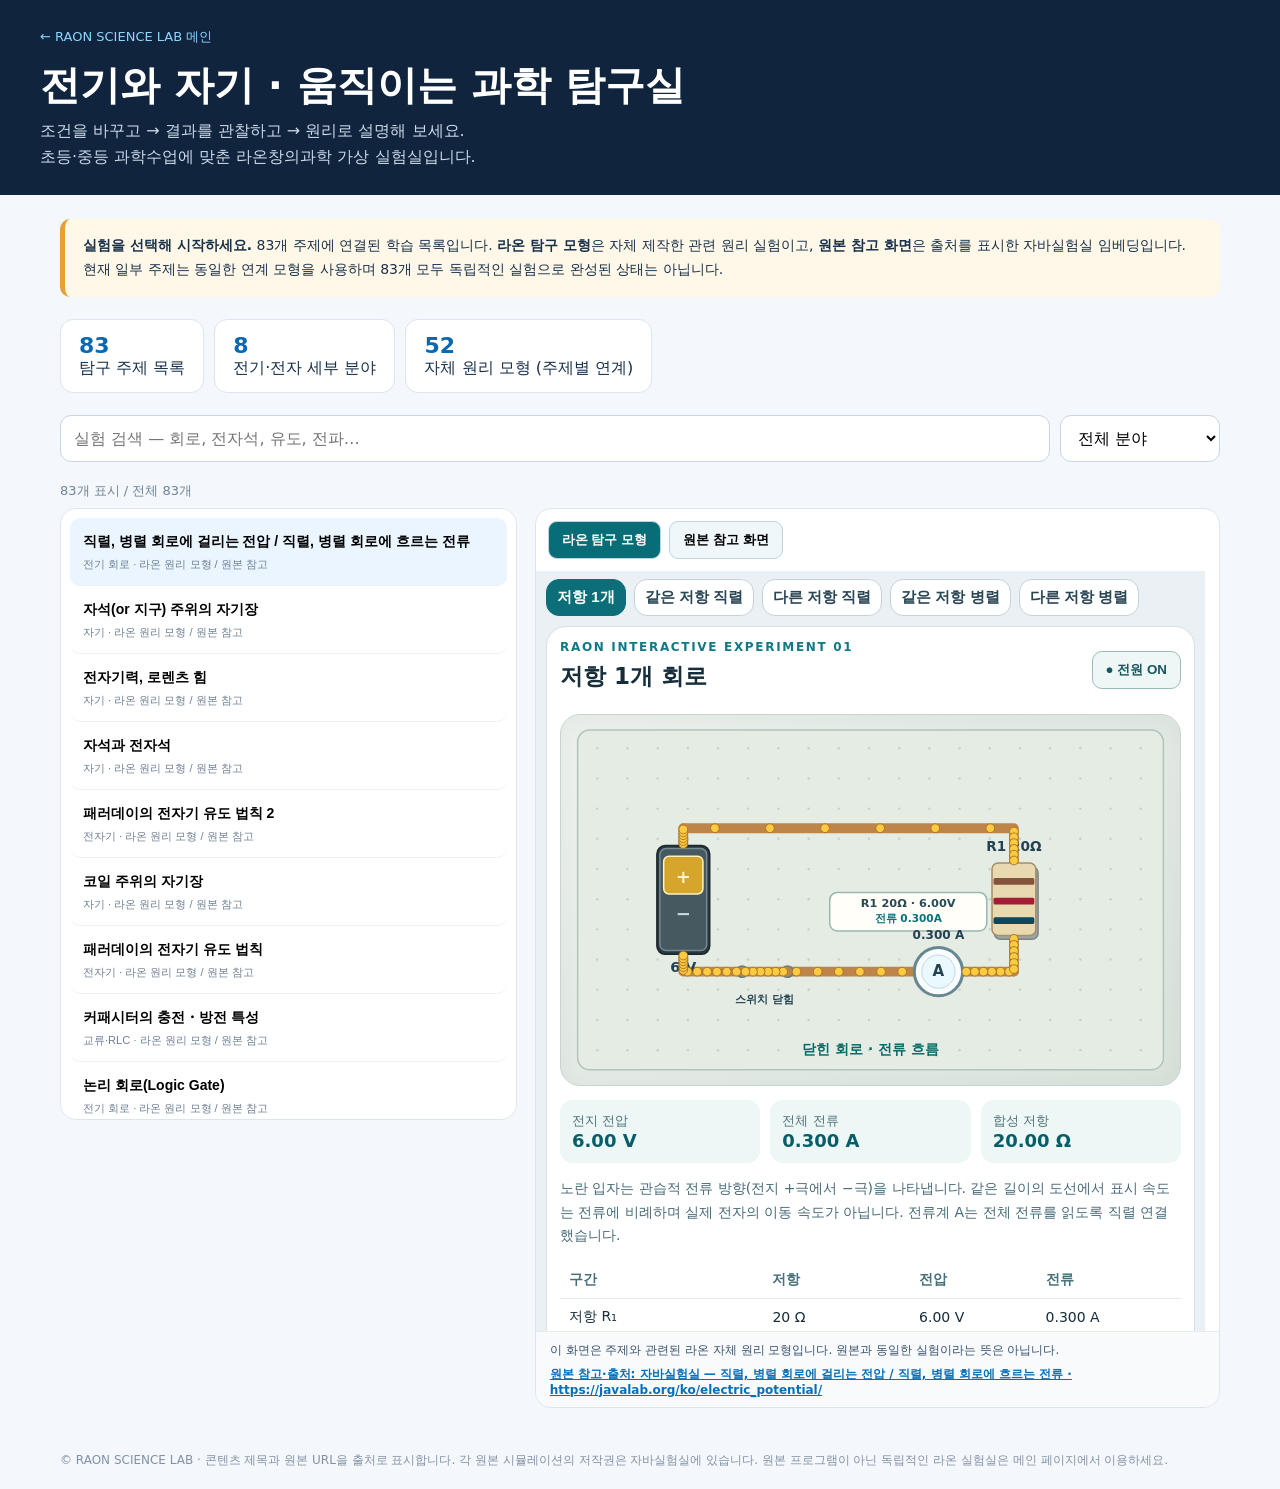
==== electricity/index.html @ 3c5c7de6 "Fix circuit topic routing, branch currents, switch and series ammeter" ====
<!doctype html><html lang="ko"><head><meta charset="utf-8"><meta name="viewport" content="width=device-width,initial-scale=1"><title>전기와 자기 탐구실 | RAON SCIENCE LAB</title><style>
:root{font-family:system-ui,"Noto Sans KR",sans-serif;color:#18314a;background:#f4f7fb}*{box-sizing:border-box}body{margin:0}header{background:#10243d;color:white;padding:26px max(22px,calc((100vw - 1200px)/2))}header a{color:#8dd6ff;text-decoration:none;font-size:13px}header h1{font-size:clamp(26px,4vw,40px);margin:12px 0 5px}header p{color:#ccdaea;margin:0;line-height:1.6}main{max-width:1200px;margin:auto;padding:24px 20px}.notice{border-left:5px solid #e4a232;background:#fff7e7;border-radius:10px;padding:15px 18px;line-height:1.7;font-size:14px}.summary{display:flex;gap:10px;flex-wrap:wrap;margin:22px 0}.stat{background:white;border:1px solid #dce5ef;border-radius:13px;padding:13px 18px}.stat b{font-size:22px;color:#0968b2}.controls{display:flex;gap:10px;flex-wrap:wrap;margin:20px 0}input,select{font:inherit;padding:12px 13px;border:1px solid #c8d7e8;border-radius:11px;background:white}input{flex:1;min-width:220px}select{min-width:160px}.layout{display:grid;grid-template-columns:minmax(330px,.8fr) minmax(400px,1.2fr);gap:18px}.items{height:68vh;overflow:auto;background:white;border:1px solid #dce5ef;border-radius:16px;padding:9px}.item{width:100%;background:white;border:0;text-align:left;border-radius:10px;padding:13px;cursor:pointer;border-bottom:1px solid #edf0f4}.item:hover,.item.active{background:#eaf5ff}.item strong{display:block;font-size:14px;line-height:1.5}.item small{display:block;color:#6f8095;margin-top:5px}.modebar{display:flex;gap:8px;padding:12px}.modebar button{border:1px solid #bdd3dd;background:#f0f7fa;border-radius:9px;padding:9px 13px;font-weight:800;cursor:pointer}.modebar button.active{background:#086d76;color:white}.viewer{background:white;border:1px solid #dce5ef;border-radius:16px;overflow:hidden;min-height:620px}.viewerhead{padding:10px 14px;border-top:1px solid #e5ebf4;background:#f9fafc;font-size:12px}.viewerhead h2,.viewerhead p{display:none!important}.viewer h2{font-size:19px;margin:0 0 6px}.viewer p{font-size:13px;color:#637991;line-height:1.6;margin:0 0 8px}.viewer a{font-weight:bold;color:#076fb6}.framecrop{height:760px;overflow-x:hidden;overflow-y:scroll;scrollbar-gutter:stable;position:relative;background:#fff;overscroll-behavior:contain}.framecrop.native{overflow-y:auto}.framecrop.native iframe{margin-top:0;height:1500px}.framecrop::-webkit-scrollbar{width:14px}.framecrop::-webkit-scrollbar-track{background:#edf2f7}.framecrop::-webkit-scrollbar-thumb{background:#90a8bd;border:3px solid #edf2f7;border-radius:20px}.viewer iframe{display:block;position:relative;left:0;top:0;margin-top:-235px;width:100%;height:1900px;border:0;background:#fff}.count{font-size:13px;color:#70839a;margin:8px 0}footer{max-width:1200px;margin:auto;padding:20px;color:#8292a6;font-size:12px}@media(max-width:850px){.layout{grid-template-columns:1fr}.items{height:350px}.framecrop{height:760px}.viewer iframe{height:1900px}}</style></head><body>
<header><a href="../">← RAON SCIENCE LAB 메인</a><h1>전기와 자기 · 움직이는 과학 탐구실</h1><p>조건을 바꾸고 → 결과를 관찰하고 → 원리로 설명해 보세요.<br>초등·중등 과학수업에 맞춘 라온창의과학 가상 실험실입니다.</p></header>
<main><div class="notice"><b>실험을 선택해 시작하세요.</b> 83개 주제에 연결된 학습 목록입니다. <b>라온 탐구 모형</b>은 자체 제작한 관련 원리 실험이고, <b>원본 참고 화면</b>은 출처를 표시한 자바실험실 임베딩입니다. 현재 일부 주제는 동일한 연계 모형을 사용하며 83개 모두 독립적인 실험으로 완성된 상태는 아닙니다.</div>
<div class="summary"><div class="stat"><b id="total">—</b><div>탐구 주제 목록</div></div><div class="stat"><b>8</b><div>전기·전자 세부 분야</div></div><div class="stat"><b>52</b><div>자체 원리 모형 (주제별 연계)</div></div></div>
<div class="controls"><input id="search" aria-label="콘텐츠 검색" placeholder="실험 검색 — 회로, 전자석, 유도, 전파…"><select id="category" aria-label="하위 분야"><option value="">전체 분야</option><option>정전기</option><option>전기 회로</option><option>교류·RLC</option><option>반도체</option><option>자기</option><option>전자기</option><option>전자기파</option><option>기타</option></select></div><div class="count" id="count"></div>
<div class="layout"><div class="items" id="items" aria-label="콘텐츠 목록"></div><section class="viewer"><div class="modebar"><button id="raonMode" class="active">라온 탐구 모형</button><button id="referenceMode">원본 참고 화면</button></div><div class="framecrop" id="framecrop"><iframe id="frame" title="자바실험실 원본 실험 참고" loading="lazy" sandbox="allow-scripts allow-same-origin allow-downloads allow-forms" allow="fullscreen" referrerpolicy="no-referrer" scrolling="no"></iframe></div><div class="viewerhead"><span id="viewerMessage" style="display:block;margin-bottom:7px;color:#38536e">현재 주제와 관련된 라온 자체 원리 모형입니다. 원본과 기능이 동일하지 않을 수 있습니다.</span><h2 id="title" hidden>왼쪽에서 콘텐츠를 선택하세요</h2><p id="description" hidden>원본 참고 콘텐츠</p><a id="original" href="https://javalab.org/ko/category/electricity/" target="_blank" rel="noopener">출처: 자바실험실 · 원본 페이지 열기</a></div></section></div></main><footer>© RAON SCIENCE LAB · 콘텐츠 제목과 원본 URL을 출처로 표시합니다. 각 원본 시뮬레이션의 저작권은 자바실험실에 있습니다. 원본 프로그램이 아닌 독립적인 라온 실험실은 메인 페이지에서 이용하세요.</footer>
<script>
let data=[],selected=null,selectedIndex=0,showReference=false;const $=s=>document.querySelector(s);const list=$('#items');
function render(){const q=$('#search').value.trim().toLowerCase(),cat=$('#category').value;const f=data.filter(x=>(!cat||x.cat===cat)&&(!q||x.name.toLowerCase().includes(q)));$('#count').textContent=f.length+'개 표시 / 전체 '+data.length+'개';list.replaceChildren();for(const x of f){const b=document.createElement('button');b.className='item'+(selected===x.url?' active':'');const strong=document.createElement('strong');strong.textContent=x.name;const small=document.createElement('small');small.textContent=x.cat+' · 라온 원리 모형 / 원본 참고';b.append(strong,small);b.onclick=()=>select(x);list.append(b)}}
function applyViewer(){
const x=data[selectedIndex];if(!x)return;
$('#raonMode').classList.toggle('active',!showReference);$('#referenceMode').classList.toggle('active',showReference);
$('#framecrop').classList.toggle('native',!showReference);
$('#viewerMessage').textContent=showReference?'원본 참고 화면: 오른쪽 스크롤바로 조절 영역을 살펴보세요.':'이 화면은 주제와 관련된 라온 자체 원리 모형입니다. 원본과 동일한 실험이라는 뜻은 아닙니다.';
$('#frame').title=showReference?'원본 참고 실험: '+x.name:'라온 자체 탐구 모형: '+x.name;
$('#frame').src=showReference?x.url:[0,13,17,50,52].includes(selectedIndex)?'../labs/series-parallel-raon.html?embed=1'+(selectedIndex===52?'&mode=parallelDifferent':''):'../labs/electricity-studio.html?embed=1&topic='+(selectedIndex+1);
}
function select(x){selected=x.url;selectedIndex=data.indexOf(x);$('#title').textContent=x.name;$('#description').textContent='원본 참고: '+x.name+' ('+x.url+')';$('#original').href=x.url;$('#original').textContent='원본 참고·출처: 자바실험실 — '+x.name+' · '+x.url;applyViewer();render()}
$('#raonMode').onclick=()=>{showReference=false;applyViewer()};$('#referenceMode').onclick=()=>{showReference=true;applyViewer()};
['search','category'].forEach(id=>$('#'+id).addEventListener('input',render));
fetch('./catalog.json').then(r=>{if(!r.ok)throw Error('catalog HTTP '+r.status);return r.json()}).then(x=>{data=x;$('#total').textContent=data.length;render();if(data.length)select(data[0])}).catch(()=>{$('#count').textContent='목록을 불러오지 못했습니다. 새로고침해 주세요.'});
</script></body></html>
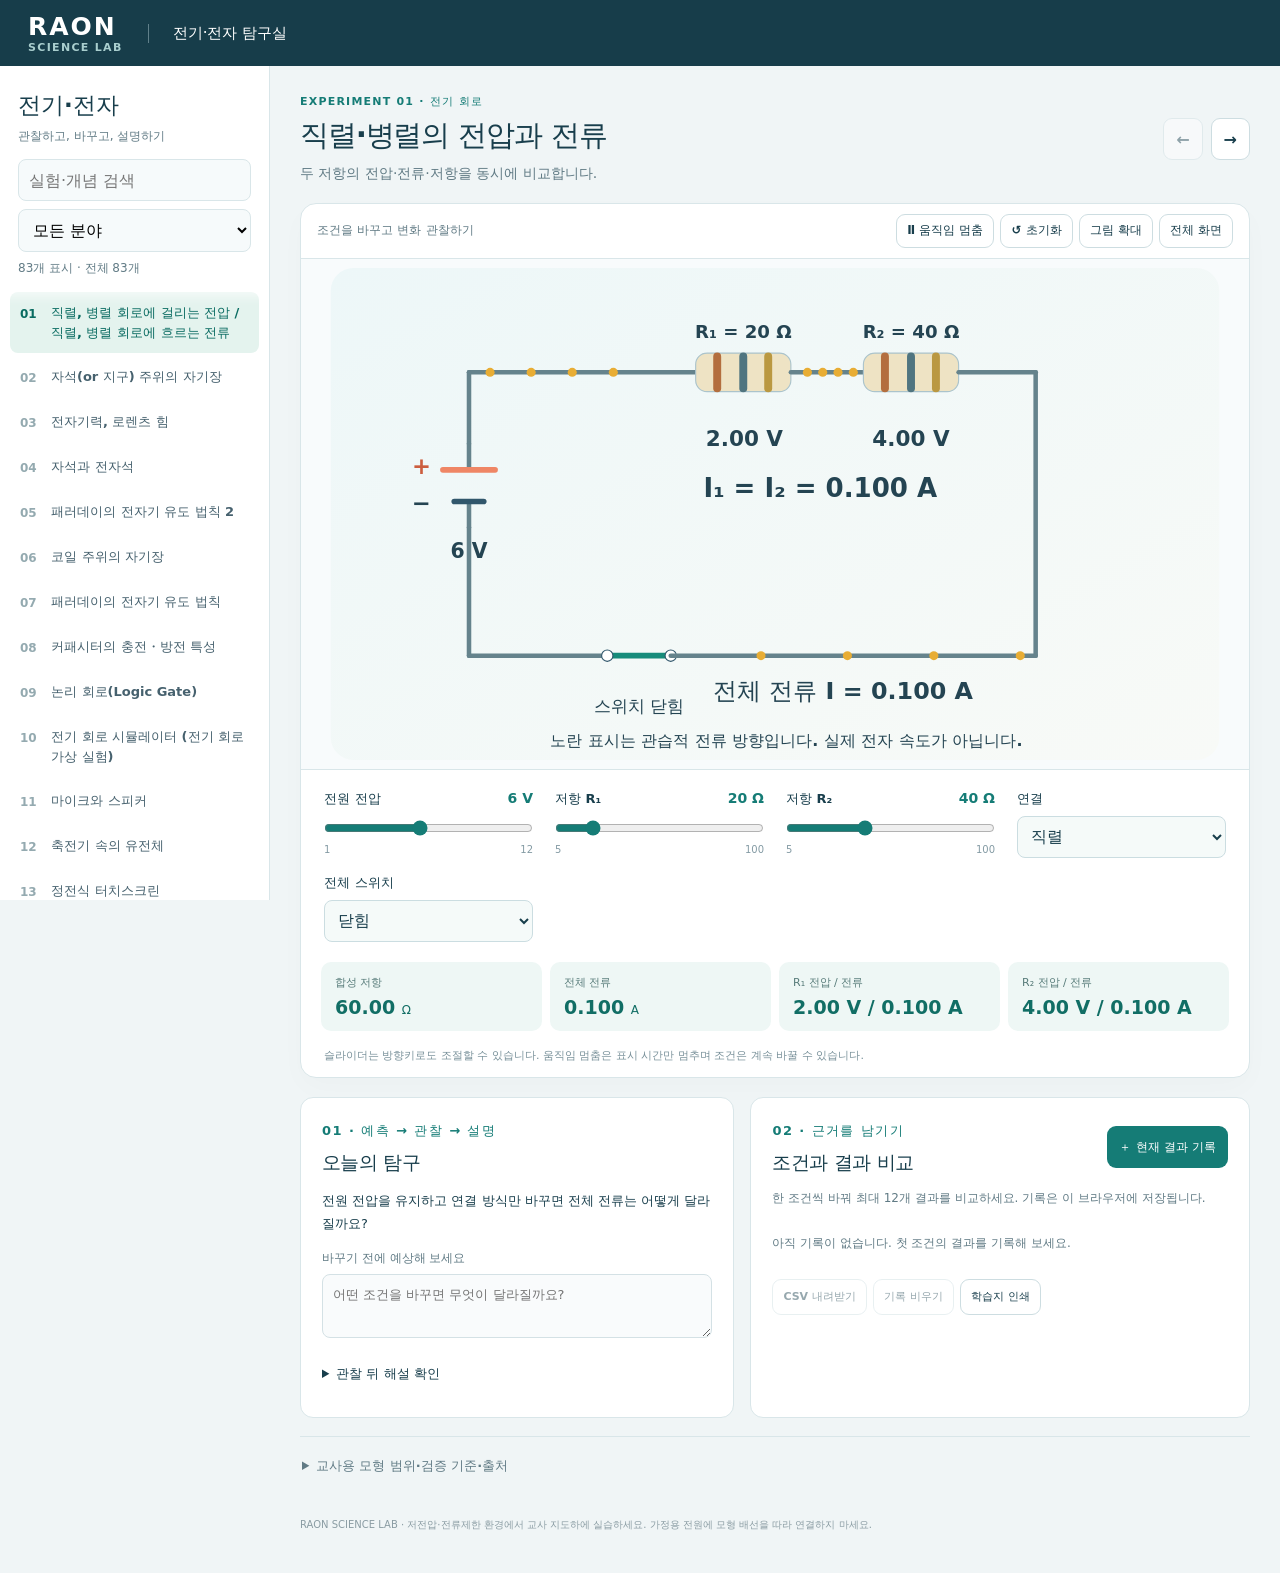
==== commit eaac49a4: "Rebuild all 83 electricity lessons with original interactive models and verified circuit workbenches" ====
--- a/electricity/index.html
+++ b/electricity/index.html
@@ -1,23 +1,8 @@
-<!doctype html><html lang="ko"><head><meta charset="utf-8"><meta name="viewport" content="width=device-width,initial-scale=1"><title>전기와 자기 탐구실 | RAON SCIENCE LAB</title><style>
-:root{font-family:system-ui,"Noto Sans KR",sans-serif;color:#18314a;background:#f4f7fb}*{box-sizing:border-box}body{margin:0}header{background:#10243d;color:white;padding:26px max(22px,calc((100vw - 1200px)/2))}header a{color:#8dd6ff;text-decoration:none;font-size:13px}header h1{font-size:clamp(26px,4vw,40px);margin:12px 0 5px}header p{color:#ccdaea;margin:0;line-height:1.6}main{max-width:1200px;margin:auto;padding:24px 20px}.notice{border-left:5px solid #e4a232;background:#fff7e7;border-radius:10px;padding:15px 18px;line-height:1.7;font-size:14px}.summary{display:flex;gap:10px;flex-wrap:wrap;margin:22px 0}.stat{background:white;border:1px solid #dce5ef;border-radius:13px;padding:13px 18px}.stat b{font-size:22px;color:#0968b2}.controls{display:flex;gap:10px;flex-wrap:wrap;margin:20px 0}input,select{font:inherit;padding:12px 13px;border:1px solid #c8d7e8;border-radius:11px;background:white}input{flex:1;min-width:220px}select{min-width:160px}.layout{display:grid;grid-template-columns:minmax(330px,.8fr) minmax(400px,1.2fr);gap:18px}.items{height:68vh;overflow:auto;background:white;border:1px solid #dce5ef;border-radius:16px;padding:9px}.item{width:100%;background:white;border:0;text-align:left;border-radius:10px;padding:13px;cursor:pointer;border-bottom:1px solid #edf0f4}.item:hover,.item.active{background:#eaf5ff}.item strong{display:block;font-size:14px;line-height:1.5}.item small{display:block;color:#6f8095;margin-top:5px}.modebar{display:flex;gap:8px;padding:12px}.modebar button{border:1px solid #bdd3dd;background:#f0f7fa;border-radius:9px;padding:9px 13px;font-weight:800;cursor:pointer}.modebar button.active{background:#086d76;color:white}.viewer{background:white;border:1px solid #dce5ef;border-radius:16px;overflow:hidden;min-height:620px}.viewerhead{padding:10px 14px;border-top:1px solid #e5ebf4;background:#f9fafc;font-size:12px}.viewerhead h2,.viewerhead p{display:none!important}.viewer h2{font-size:19px;margin:0 0 6px}.viewer p{font-size:13px;color:#637991;line-height:1.6;margin:0 0 8px}.viewer a{font-weight:bold;color:#076fb6}.framecrop{height:760px;overflow-x:hidden;overflow-y:scroll;scrollbar-gutter:stable;position:relative;background:#fff;overscroll-behavior:contain}.framecrop.native{overflow-y:auto}.framecrop.native iframe{margin-top:0;height:1500px}.framecrop::-webkit-scrollbar{width:14px}.framecrop::-webkit-scrollbar-track{background:#edf2f7}.framecrop::-webkit-scrollbar-thumb{background:#90a8bd;border:3px solid #edf2f7;border-radius:20px}.viewer iframe{display:block;position:relative;left:0;top:0;margin-top:-235px;width:100%;height:1900px;border:0;background:#fff}.count{font-size:13px;color:#70839a;margin:8px 0}footer{max-width:1200px;margin:auto;padding:20px;color:#8292a6;font-size:12px}@media(max-width:850px){.layout{grid-template-columns:1fr}.items{height:350px}.framecrop{height:760px}.viewer iframe{height:1900px}}</style></head><body>
-<header><a href="../">← RAON SCIENCE LAB 메인</a><h1>전기와 자기 · 움직이는 과학 탐구실</h1><p>조건을 바꾸고 → 결과를 관찰하고 → 원리로 설명해 보세요.<br>초등·중등 과학수업에 맞춘 라온창의과학 가상 실험실입니다.</p></header>
-<main><div class="notice"><b>실험을 선택해 시작하세요.</b> 83개 주제에 연결된 학습 목록입니다. <b>라온 탐구 모형</b>은 자체 제작한 관련 원리 실험이고, <b>원본 참고 화면</b>은 출처를 표시한 자바실험실 임베딩입니다. 현재 일부 주제는 동일한 연계 모형을 사용하며 83개 모두 독립적인 실험으로 완성된 상태는 아닙니다.</div>
-<div class="summary"><div class="stat"><b id="total">—</b><div>탐구 주제 목록</div></div><div class="stat"><b>8</b><div>전기·전자 세부 분야</div></div><div class="stat"><b>52</b><div>자체 원리 모형 (주제별 연계)</div></div></div>
-<div class="controls"><input id="search" aria-label="콘텐츠 검색" placeholder="실험 검색 — 회로, 전자석, 유도, 전파…"><select id="category" aria-label="하위 분야"><option value="">전체 분야</option><option>정전기</option><option>전기 회로</option><option>교류·RLC</option><option>반도체</option><option>자기</option><option>전자기</option><option>전자기파</option><option>기타</option></select></div><div class="count" id="count"></div>
-<div class="layout"><div class="items" id="items" aria-label="콘텐츠 목록"></div><section class="viewer"><div class="modebar"><button id="raonMode" class="active">라온 탐구 모형</button><button id="referenceMode">원본 참고 화면</button></div><div class="framecrop" id="framecrop"><iframe id="frame" title="자바실험실 원본 실험 참고" loading="lazy" sandbox="allow-scripts allow-same-origin allow-downloads allow-forms" allow="fullscreen" referrerpolicy="no-referrer" scrolling="no"></iframe></div><div class="viewerhead"><span id="viewerMessage" style="display:block;margin-bottom:7px;color:#38536e">현재 주제와 관련된 라온 자체 원리 모형입니다. 원본과 기능이 동일하지 않을 수 있습니다.</span><h2 id="title" hidden>왼쪽에서 콘텐츠를 선택하세요</h2><p id="description" hidden>원본 참고 콘텐츠</p><a id="original" href="https://javalab.org/ko/category/electricity/" target="_blank" rel="noopener">출처: 자바실험실 · 원본 페이지 열기</a></div></section></div></main><footer>© RAON SCIENCE LAB · 콘텐츠 제목과 원본 URL을 출처로 표시합니다. 각 원본 시뮬레이션의 저작권은 자바실험실에 있습니다. 원본 프로그램이 아닌 독립적인 라온 실험실은 메인 페이지에서 이용하세요.</footer>
-<script>
-let data=[],selected=null,selectedIndex=0,showReference=false;const $=s=>document.querySelector(s);const list=$('#items');
-function render(){const q=$('#search').value.trim().toLowerCase(),cat=$('#category').value;const f=data.filter(x=>(!cat||x.cat===cat)&&(!q||x.name.toLowerCase().includes(q)));$('#count').textContent=f.length+'개 표시 / 전체 '+data.length+'개';list.replaceChildren();for(const x of f){const b=document.createElement('button');b.className='item'+(selected===x.url?' active':'');const strong=document.createElement('strong');strong.textContent=x.name;const small=document.createElement('small');small.textContent=x.cat+' · 라온 원리 모형 / 원본 참고';b.append(strong,small);b.onclick=()=>select(x);list.append(b)}}
-function applyViewer(){
-const x=data[selectedIndex];if(!x)return;
-$('#raonMode').classList.toggle('active',!showReference);$('#referenceMode').classList.toggle('active',showReference);
-$('#framecrop').classList.toggle('native',!showReference);
-$('#viewerMessage').textContent=showReference?'원본 참고 화면: 오른쪽 스크롤바로 조절 영역을 살펴보세요.':'이 화면은 주제와 관련된 라온 자체 원리 모형입니다. 원본과 동일한 실험이라는 뜻은 아닙니다.';
-$('#frame').title=showReference?'원본 참고 실험: '+x.name:'라온 자체 탐구 모형: '+x.name;
-$('#frame').src=showReference?x.url:[0,13,17,50,52].includes(selectedIndex)?'../labs/series-parallel-raon.html?embed=1'+(selectedIndex===52?'&mode=parallelDifferent':''):'../labs/electricity-studio.html?embed=1&topic='+(selectedIndex+1);
-}
-function select(x){selected=x.url;selectedIndex=data.indexOf(x);$('#title').textContent=x.name;$('#description').textContent='원본 참고: '+x.name+' ('+x.url+')';$('#original').href=x.url;$('#original').textContent='원본 참고·출처: 자바실험실 — '+x.name+' · '+x.url;applyViewer();render()}
-$('#raonMode').onclick=()=>{showReference=false;applyViewer()};$('#referenceMode').onclick=()=>{showReference=true;applyViewer()};
-['search','category'].forEach(id=>$('#'+id).addEventListener('input',render));
-fetch('./catalog.json').then(r=>{if(!r.ok)throw Error('catalog HTTP '+r.status);return r.json()}).then(x=>{data=x;$('#total').textContent=data.length;render();if(data.length)select(data[0])}).catch(()=>{$('#count').textContent='목록을 불러오지 못했습니다. 새로고침해 주세요.'});
-</script></body></html>
+<!doctype html><html lang="ko"><head><meta charset="utf-8"><meta name="viewport" content="width=device-width,initial-scale=1"><meta name="theme-color" content="#173d4a"><title>전기·전자 탐구실 | RAON SCIENCE LAB</title><link rel="stylesheet" href="./lab.css"></head><body>
+<header class="top"><a class="brand" href="../">RAON <span>SCIENCE LAB</span></a><span class="section-name">전기·전자 탐구실</span><button id="menu" type="button" aria-expanded="false" aria-controls="catalogPanel">실험 목록</button></header>
+<div class="workspace"><aside id="catalogPanel" class="catalog"><div class="catalog-head"><h1>전기·전자</h1><p>관찰하고, 바꾸고, 설명하기</p><label class="sr-only" for="search">실험 검색</label><input id="search" type="search" placeholder="실험·개념 검색"><label class="sr-only" for="category">분야</label><select id="category"><option value="">모든 분야</option></select><p id="count" role="status"></p></div><nav id="topics" aria-label="전기·전자 실험 목록"></nav></aside>
+<main id="main"><div class="lesson-heading"><div><p class="eyebrow" id="topicMeta"></p><h2 id="title">탐구실을 여는 중입니다</h2><p id="description"></p></div><button type="button" id="previous" aria-label="이전 실험">←</button><button type="button" id="next" aria-label="다음 실험">→</button></div>
+<section class="experiment" aria-label="실험과 조작"><div class="scene-head"><span id="sceneLabel">관찰 화면</span><div class="scene-actions"><button id="pause" type="button" aria-pressed="false">Ⅱ 움직임 멈춤</button><button id="reset" type="button">↺ 초기화</button><button id="zoom" type="button" aria-pressed="false">그림 확대</button><button id="fullscreen" type="button">전체 화면</button></div></div><div class="scene-container"><svg id="scene" viewBox="0 0 800 450" role="img" aria-labelledby="svgTitle svgDescription"></svg><div id="modelError" hidden role="alert"></div></div><div id="controls" class="controls" aria-label="실험 조건"></div><div id="metrics" class="metrics" aria-label="측정 결과"></div><p class="keyboard-note">슬라이더는 방향키로도 조절할 수 있습니다. 움직임 멈춤은 표시 시간만 멈추며 조건은 계속 바꿀 수 있습니다.</p></section>
+<div class="learning"><section class="learning-card"><p class="eyebrow">01 · 예측 → 관찰 → 설명</p><h3>오늘의 탐구</h3><p id="question"></p><label for="prediction">바꾸기 전에 예상해 보세요</label><textarea id="prediction" rows="2" placeholder="어떤 조건을 바꾸면 무엇이 달라질까요?"></textarea><details id="answerPanel"><summary>관찰 뒤 해설 확인</summary><p id="answer"></p><p id="explanation"></p></details></section><section class="learning-card"><div class="record-heading"><div><p class="eyebrow">02 · 근거를 남기기</p><h3>조건과 결과 비교</h3></div><button id="record" type="button">＋ 현재 결과 기록</button></div><p class="help">한 조건씩 바꿔 최대 12개 결과를 비교하세요. 기록은 이 브라우저에 저장됩니다.</p><div id="records"></div><div class="record-actions"><button id="download" type="button">CSV 내려받기</button><button id="clearRecords" type="button">기록 비우기</button><button id="print" type="button">학습지 인쇄</button></div><p id="recordStatus" role="status"></p></section></div>
+<details class="teacher"><summary>교사용 모형 범위·검증 기준·출처</summary><p id="note"></p><p>수업 흐름: ① 예상 기록 ② 한 조건만 변경 ③ 측정 결과 두 개 이상 기록 ④ 법칙으로 차이 설명 ⑤ 실제 기기와 모형의 차이 토론.</p><p>그림과 코드는 라온에서 독립 제작했습니다. 참고 실험과 기능·조작 방식이 완전히 같다는 뜻은 아닙니다. 정성적 모형은 수치 예측 장비가 아닙니다.</p><div id="sources"></div><a href="../docs/science-validation.md" target="_blank" rel="noopener">검증 기록 보기</a></details><footer>RAON SCIENCE LAB · 저전압·전류제한 환경에서 교사 지도하에 실습하세요. 가정용 전원에 모형 배선을 따라 연결하지 마세요.</footer></main></div>
+<script src="../labs/modules/circuits.js"></script><script src="../labs/modules/electrostatic.js"></script><script src="../labs/modules/magnetic.js"></script><script src="../labs/modules/electronics.js"></script><script src="../labs/modules/circuit-editor.js"></script><script src="./lab.js"></script></body></html>
--- a/electricity/lab.css
+++ b/electricity/lab.css
@@ -0,0 +1,4 @@
+:root{color-scheme:light;--ink:#183e4c;--muted:#617b85;--accent:#157c76;--line:#d9e6e9;--paper:#fff;--ground:#f0f5f6;font-family:Inter,ui-sans-serif,system-ui,-apple-system,'Noto Sans KR',sans-serif;color:var(--ink);background:var(--ground);font-synthesis:none}*{box-sizing:border-box}body{margin:0}button,input,select,textarea{font:inherit}button,select,input[type=range]{cursor:pointer}button{border:1px solid #cddde1;background:white;color:var(--ink);border-radius:9px;padding:9px 12px;min-height:42px;font-weight:650}button:hover{background:#edf7f5;border-color:#85bdb5}button:focus-visible,a:focus-visible,input:focus-visible,select:focus-visible,summary:focus-visible,textarea:focus-visible{outline:3px solid #e7a23b;outline-offset:3px}button:disabled{opacity:.45;cursor:default}.top{height:66px;background:#173d4a;display:flex;align-items:center;padding:0 28px;gap:25px;color:white}.brand{font-size:25px;letter-spacing:.08em;font-weight:850;text-decoration:none;color:white}.brand span{font-size:11px;letter-spacing:.12em;color:#a9cece;display:block}.section-name{border-left:1px solid #60808a;padding-left:24px;font-size:15px}.top button{margin-left:auto;background:#244e5b;color:white;border-color:#4d747d;display:none}.workspace{display:grid;grid-template-columns:270px minmax(0,1fr);max-width:1560px;margin:auto}.catalog{height:calc(100dvh - 66px);position:sticky;top:0;overflow:auto;background:#fff;border-right:1px solid var(--line)}.catalog-head{padding:24px 18px 12px;position:sticky;top:0;background:#fff;z-index:2;box-shadow:0 8px 10px #fff9}.catalog h1{font-size:23px;margin:0}.catalog p{font-size:12px;color:var(--muted);margin:7px 0 14px}.catalog input,.catalog select{display:block;width:100%;border:1px solid var(--line);background:#f6fafb;border-radius:8px;padding:10px;margin:8px 0;min-height:42px}.catalog #count{margin-bottom:0}#topics{padding:0 10px 25px}.topic{display:flex;width:100%;gap:10px;text-align:left;border:0;border-radius:8px;margin:3px 0;padding:11px 10px;background:transparent;color:#46616e;line-height:1.5}.topic span{color:#94aab0;min-width:21px;font-size:12px;padding-top:2px}.topic strong{font-size:13px;font-weight:600}.topic[aria-current=true]{background:#e4f3ee;color:#096b61}.topic[aria-current=true] span{color:#096b61}main{min-width:0;padding:28px 30px 40px}.lesson-heading{display:flex;align-items:center;gap:8px;margin-bottom:18px}.lesson-heading>div{flex:1;min-width:0}.eyebrow{font-size:11px;letter-spacing:.11em;font-weight:800;color:var(--accent);margin:0 0 7px}h2{font-size:clamp(23px,2.3vw,32px);letter-spacing:-.04em;line-height:1.3;margin:0 0 8px}#description{margin:0;color:var(--muted);font-size:14px;line-height:1.6}.experiment{background:white;border:1px solid var(--line);border-radius:16px;overflow:hidden;box-shadow:0 10px 28px #173d4a05}.scene-head{display:flex;align-items:center;justify-content:space-between;gap:10px;padding:10px 16px;border-bottom:1px solid var(--line);font-size:12px;font-weight:700;color:var(--muted)}.scene-actions{display:flex;gap:6px}.scene-actions button{font-size:12px;padding:6px 10px;min-height:34px}.scene-container{background:#f8fbfc;position:relative;max-height:510px;display:flex;align-items:center;justify-content:center}#scene{width:100%;height:auto;max-height:510px;display:block;font-family:system-ui,'Noto Sans KR',sans-serif}#scene text{font-family:inherit}.controls{display:grid;grid-template-columns:repeat(auto-fit,minmax(200px,1fr));gap:16px 22px;padding:20px 23px;border-top:1px solid var(--line);background:#fff}.control label{display:flex;justify-content:space-between;gap:9px;align-items:baseline;font-size:13px;font-weight:750;margin-bottom:8px}.control output{font-variant-numeric:tabular-nums;color:var(--accent);white-space:nowrap;font-size:14px}.control input[type=range]{width:100%;accent-color:var(--accent);height:24px;margin:0;touch-action:pan-y}.control select{width:100%;border:1px solid #cbdde1;background:#f5faf9;border-radius:8px;padding:9px;color:var(--ink);min-height:42px}.control .ends{display:flex;justify-content:space-between;color:#849ba4;font-size:10px}.metrics{display:grid;grid-template-columns:repeat(auto-fit,minmax(145px,1fr));gap:8px;padding:0 20px 16px}.metric{padding:13px 14px;background:#eef7f5;border-radius:10px;min-width:0}.metric small{display:block;color:#587c7a;font-size:11px;margin-bottom:6px}.metric b{font-size:19px;font-weight:750;color:#116e65;font-variant-numeric:tabular-nums;overflow-wrap:anywhere}.metric b span{font-size:12px;font-weight:500}.keyboard-note{font-size:11px;color:#79919a;padding:0 23px 13px;margin:0;line-height:1.6}.learning{display:grid;grid-template-columns:1fr 1.15fr;gap:16px;margin-top:19px}.learning-card{border:1px solid var(--line);background:white;border-radius:13px;padding:21px;min-width:0}h3{font-size:19px;margin:0 0 12px;letter-spacing:-.03em}.learning-card p{font-size:13px;line-height:1.8}.learning-card label{display:block;font-size:12px;color:var(--muted);margin:15px 0 7px}textarea{width:100%;resize:vertical;border:1px solid #d4e1e5;border-radius:8px;background:#f9fbfc;padding:10px;font-size:13px;line-height:1.6;color:var(--ink)}summary{cursor:pointer;font-size:13px;font-weight:700;padding:13px 0}#answerPanel{margin-top:10px}#answerPanel p{border-left:3px solid #8fbbb0;padding-left:12px}.help{color:var(--muted);font-size:12px!important}.record-heading{display:flex;align-items:center;justify-content:space-between;gap:8px}.record-heading button{font-size:12px;background:#157c76;color:white;border:0}.record-heading h3{margin:0}.record-actions{display:flex;flex-wrap:wrap;gap:6px;margin-top:12px}.record-actions button{font-size:11px;padding:7px 10px;min-height:36px}#records{max-height:260px;overflow:auto}.record{padding:10px 0;border-bottom:1px solid var(--line);font-size:11px;line-height:1.7}.record b{font-size:12px}.record p{margin:4px 0;font-size:11px}#recordStatus{font-size:11px;color:#758c96;margin-bottom:0}.teacher{margin-top:18px;border-top:1px solid var(--line);padding:4px 2px;color:var(--muted);font-size:12px;line-height:1.8}.teacher a{color:#197c77;margin-right:15px}footer{font-size:10px;line-height:1.7;color:#8a9ca3;margin-top:22px}.sr-only{position:absolute;clip:rect(0,0,0,0);width:1px;height:1px;overflow:hidden}#modelError{position:absolute;inset:15px;background:#fff0e7;color:#a84928;padding:25px}.experiment:fullscreen{overflow:auto;background:white;border-radius:0;max-width:none}.experiment:fullscreen .scene-container,.experiment:fullscreen #scene{max-height:65vh}@media(min-width:1550px){.scene-container,#scene{max-height:540px}}@media(max-width:1100px){.workspace{grid-template-columns:230px minmax(0,1fr)}main{padding:22px 20px}.learning{grid-template-columns:1fr}.controls{grid-template-columns:repeat(2,minmax(0,1fr))}.catalog-head{padding:20px 15px}.topic strong{font-size:12px}}@media(max-width:760px){.top{height:60px;padding:0 16px;gap:14px}.brand{font-size:21px}.section-name{display:none}.top button{display:block}.workspace{display:block}.catalog{display:none;position:fixed;top:60px;bottom:0;width:min(340px,90vw);height:auto;z-index:10;box-shadow:20px 0 60px #173d4a40}.catalog.open{display:block}main{padding:20px 12px 30px}.lesson-heading{align-items:flex-start}.lesson-heading>button{padding:6px 10px;min-height:35px}h2{font-size:23px}#description{font-size:12px}.scene-head{padding:8px 10px}.scene-head>span{display:none}.scene-actions{width:100%;justify-content:space-between}.scene-actions button{font-size:11px}.controls{padding:16px 13px;gap:16px 12px;grid-template-columns:repeat(2,minmax(0,1fr))}.control label{font-size:11px;display:block}.control output{display:block;font-size:13px;margin-top:4px}.control select{font-size:12px;padding:8px 5px}.metrics{padding:0 12px 13px;grid-template-columns:repeat(2,minmax(0,1fr))}.metric{padding:11px}.metric b{font-size:17px}.keyboard-note{padding:0 13px 13px}.learning-card{padding:17px}.learning{gap:13px}.scene-container{overflow-x:auto}#scene{min-width:0}.record-heading{align-items:flex-start}.record-heading button{white-space:nowrap;font-size:11px}.teacher{padding:0 5px}}@media(prefers-reduced-motion:reduce){*{scroll-behavior:auto!important}}@media print{.top,.catalog,.scene-actions,.lesson-heading>button,.record-actions,#record,.keyboard-note,footer{display:none!important}.workspace{display:block}main{padding:0}.experiment,.learning-card{break-inside:avoid;box-shadow:none}.learning{display:block}.learning-card{margin-top:12px}.controls{grid-template-columns:repeat(3,1fr)}.teacher{display:none}#records{max-height:none}textarea{min-height:70px}.scene-container,#scene{max-height:360px}}
+.custom-controls{grid-column:1/-1;border-top:1px solid var(--line);padding-top:15px;min-width:0}.custom-controls select,.custom-controls input[type=number]{border:1px solid #cbdde1;background:#f7fbfa;border-radius:6px;padding:7px;color:var(--ink);min-height:38px;max-width:100%;font-size:12px}.custom-controls button{font-size:12px;min-height:38px}.custom-controls table{width:100%;border-collapse:collapse;font-size:12px}.custom-controls th,.custom-controls td{padding:5px;text-align:left;border-bottom:1px solid var(--line)}.custom-controls p{font-size:12px;line-height:1.6}.custom-controls label{font-size:12px}.custom-controls h3{font-size:16px;margin:8px 0}.custom-controls .editor-toolbar{display:flex;gap:8px;flex-wrap:wrap;align-items:center;margin:8px 0}.custom-controls .editor-table-wrap{max-width:100%;overflow:auto}@media(max-width:760px){.custom-controls{overflow:auto}.custom-controls td{padding:3px}.custom-controls table{font-size:10px}.custom-controls select{font-size:11px;padding:5px}}
+.component-results{grid-column:1/-1;border-top:1px solid var(--line);margin-top:4px}.component-results summary{padding:10px 2px;color:var(--accent)}.component-grid{display:grid;grid-template-columns:repeat(auto-fit,minmax(145px,1fr));gap:8px}.component-grid .metric b{font-size:15px}.component-grid .metric small{font-size:10px}
+.scene-container.zoomed{justify-content:flex-start;overflow:auto;max-height:480px}.scene-container.zoomed #scene{min-width:1000px;max-height:none;touch-action:pan-x pan-y}.scene-actions{flex-wrap:wrap}@media print{.scene-container.zoomed #scene{min-width:0}}
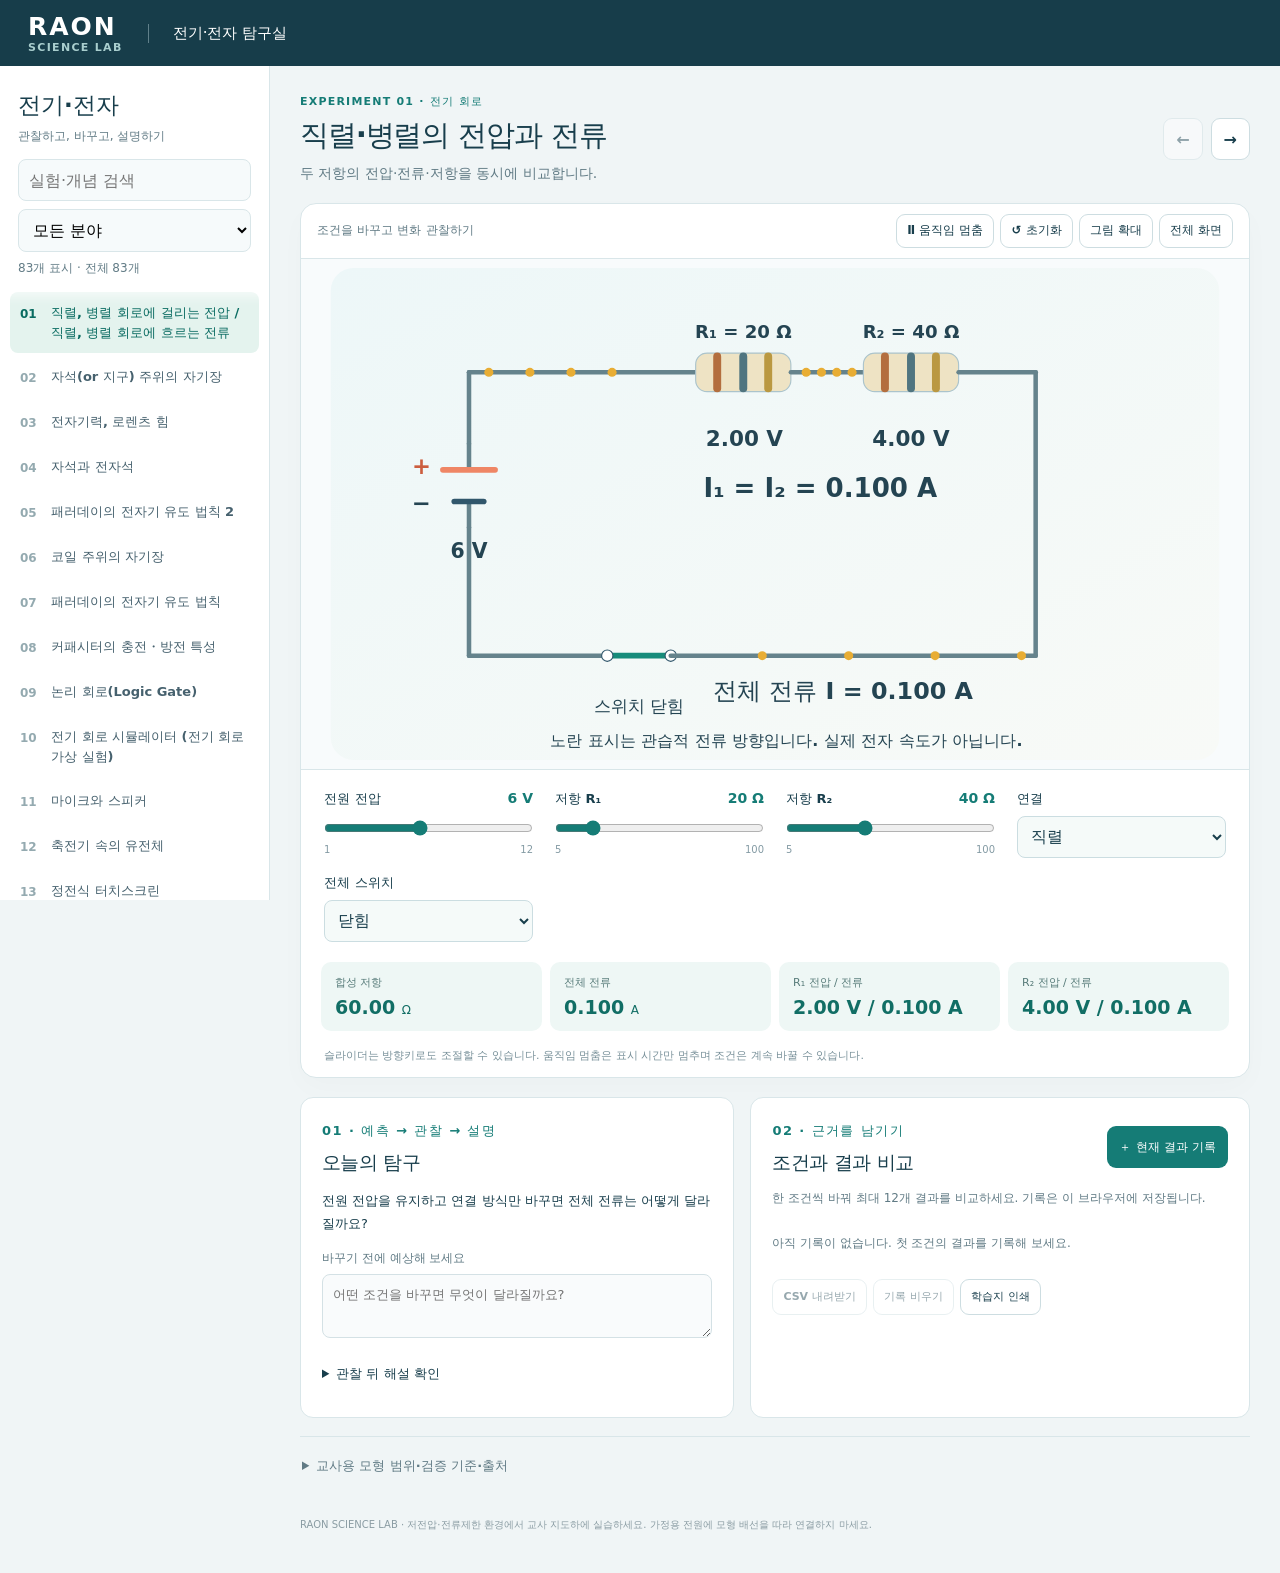
==== commit a4ba1d06: "Version lesson assets and catalog to prevent stale cache mixing during release" ====
--- a/electricity/index.html
+++ b/electricity/index.html
@@ -1,8 +1,8 @@
-<!doctype html><html lang="ko"><head><meta charset="utf-8"><meta name="viewport" content="width=device-width,initial-scale=1"><meta name="theme-color" content="#173d4a"><title>전기·전자 탐구실 | RAON SCIENCE LAB</title><link rel="stylesheet" href="./lab.css"></head><body>
+<!doctype html><html lang="ko"><head><meta charset="utf-8"><meta name="viewport" content="width=device-width,initial-scale=1"><meta name="theme-color" content="#173d4a"><title>전기·전자 탐구실 | RAON SCIENCE LAB</title><link rel="stylesheet" href="./lab.css?v=20261106-83"></head><body>
 <header class="top"><a class="brand" href="../">RAON <span>SCIENCE LAB</span></a><span class="section-name">전기·전자 탐구실</span><button id="menu" type="button" aria-expanded="false" aria-controls="catalogPanel">실험 목록</button></header>
 <div class="workspace"><aside id="catalogPanel" class="catalog"><div class="catalog-head"><h1>전기·전자</h1><p>관찰하고, 바꾸고, 설명하기</p><label class="sr-only" for="search">실험 검색</label><input id="search" type="search" placeholder="실험·개념 검색"><label class="sr-only" for="category">분야</label><select id="category"><option value="">모든 분야</option></select><p id="count" role="status"></p></div><nav id="topics" aria-label="전기·전자 실험 목록"></nav></aside>
 <main id="main"><div class="lesson-heading"><div><p class="eyebrow" id="topicMeta"></p><h2 id="title">탐구실을 여는 중입니다</h2><p id="description"></p></div><button type="button" id="previous" aria-label="이전 실험">←</button><button type="button" id="next" aria-label="다음 실험">→</button></div>
 <section class="experiment" aria-label="실험과 조작"><div class="scene-head"><span id="sceneLabel">관찰 화면</span><div class="scene-actions"><button id="pause" type="button" aria-pressed="false">Ⅱ 움직임 멈춤</button><button id="reset" type="button">↺ 초기화</button><button id="zoom" type="button" aria-pressed="false">그림 확대</button><button id="fullscreen" type="button">전체 화면</button></div></div><div class="scene-container"><svg id="scene" viewBox="0 0 800 450" role="img" aria-labelledby="svgTitle svgDescription"></svg><div id="modelError" hidden role="alert"></div></div><div id="controls" class="controls" aria-label="실험 조건"></div><div id="metrics" class="metrics" aria-label="측정 결과"></div><p class="keyboard-note">슬라이더는 방향키로도 조절할 수 있습니다. 움직임 멈춤은 표시 시간만 멈추며 조건은 계속 바꿀 수 있습니다.</p></section>
 <div class="learning"><section class="learning-card"><p class="eyebrow">01 · 예측 → 관찰 → 설명</p><h3>오늘의 탐구</h3><p id="question"></p><label for="prediction">바꾸기 전에 예상해 보세요</label><textarea id="prediction" rows="2" placeholder="어떤 조건을 바꾸면 무엇이 달라질까요?"></textarea><details id="answerPanel"><summary>관찰 뒤 해설 확인</summary><p id="answer"></p><p id="explanation"></p></details></section><section class="learning-card"><div class="record-heading"><div><p class="eyebrow">02 · 근거를 남기기</p><h3>조건과 결과 비교</h3></div><button id="record" type="button">＋ 현재 결과 기록</button></div><p class="help">한 조건씩 바꿔 최대 12개 결과를 비교하세요. 기록은 이 브라우저에 저장됩니다.</p><div id="records"></div><div class="record-actions"><button id="download" type="button">CSV 내려받기</button><button id="clearRecords" type="button">기록 비우기</button><button id="print" type="button">학습지 인쇄</button></div><p id="recordStatus" role="status"></p></section></div>
 <details class="teacher"><summary>교사용 모형 범위·검증 기준·출처</summary><p id="note"></p><p>수업 흐름: ① 예상 기록 ② 한 조건만 변경 ③ 측정 결과 두 개 이상 기록 ④ 법칙으로 차이 설명 ⑤ 실제 기기와 모형의 차이 토론.</p><p>그림과 코드는 라온에서 독립 제작했습니다. 참고 실험과 기능·조작 방식이 완전히 같다는 뜻은 아닙니다. 정성적 모형은 수치 예측 장비가 아닙니다.</p><div id="sources"></div><a href="../docs/science-validation.md" target="_blank" rel="noopener">검증 기록 보기</a></details><footer>RAON SCIENCE LAB · 저전압·전류제한 환경에서 교사 지도하에 실습하세요. 가정용 전원에 모형 배선을 따라 연결하지 마세요.</footer></main></div>
-<script src="../labs/modules/circuits.js"></script><script src="../labs/modules/electrostatic.js"></script><script src="../labs/modules/magnetic.js"></script><script src="../labs/modules/electronics.js"></script><script src="../labs/modules/circuit-editor.js"></script><script src="./lab.js"></script></body></html>
+<script src="../labs/modules/circuits.js?v=20261106-83"></script><script src="../labs/modules/electrostatic.js?v=20261106-83"></script><script src="../labs/modules/magnetic.js?v=20261106-83"></script><script src="../labs/modules/electronics.js?v=20261106-83"></script><script src="../labs/modules/circuit-editor.js?v=20261106-83"></script><script src="./lab.js?v=20261106-83"></script></body></html>
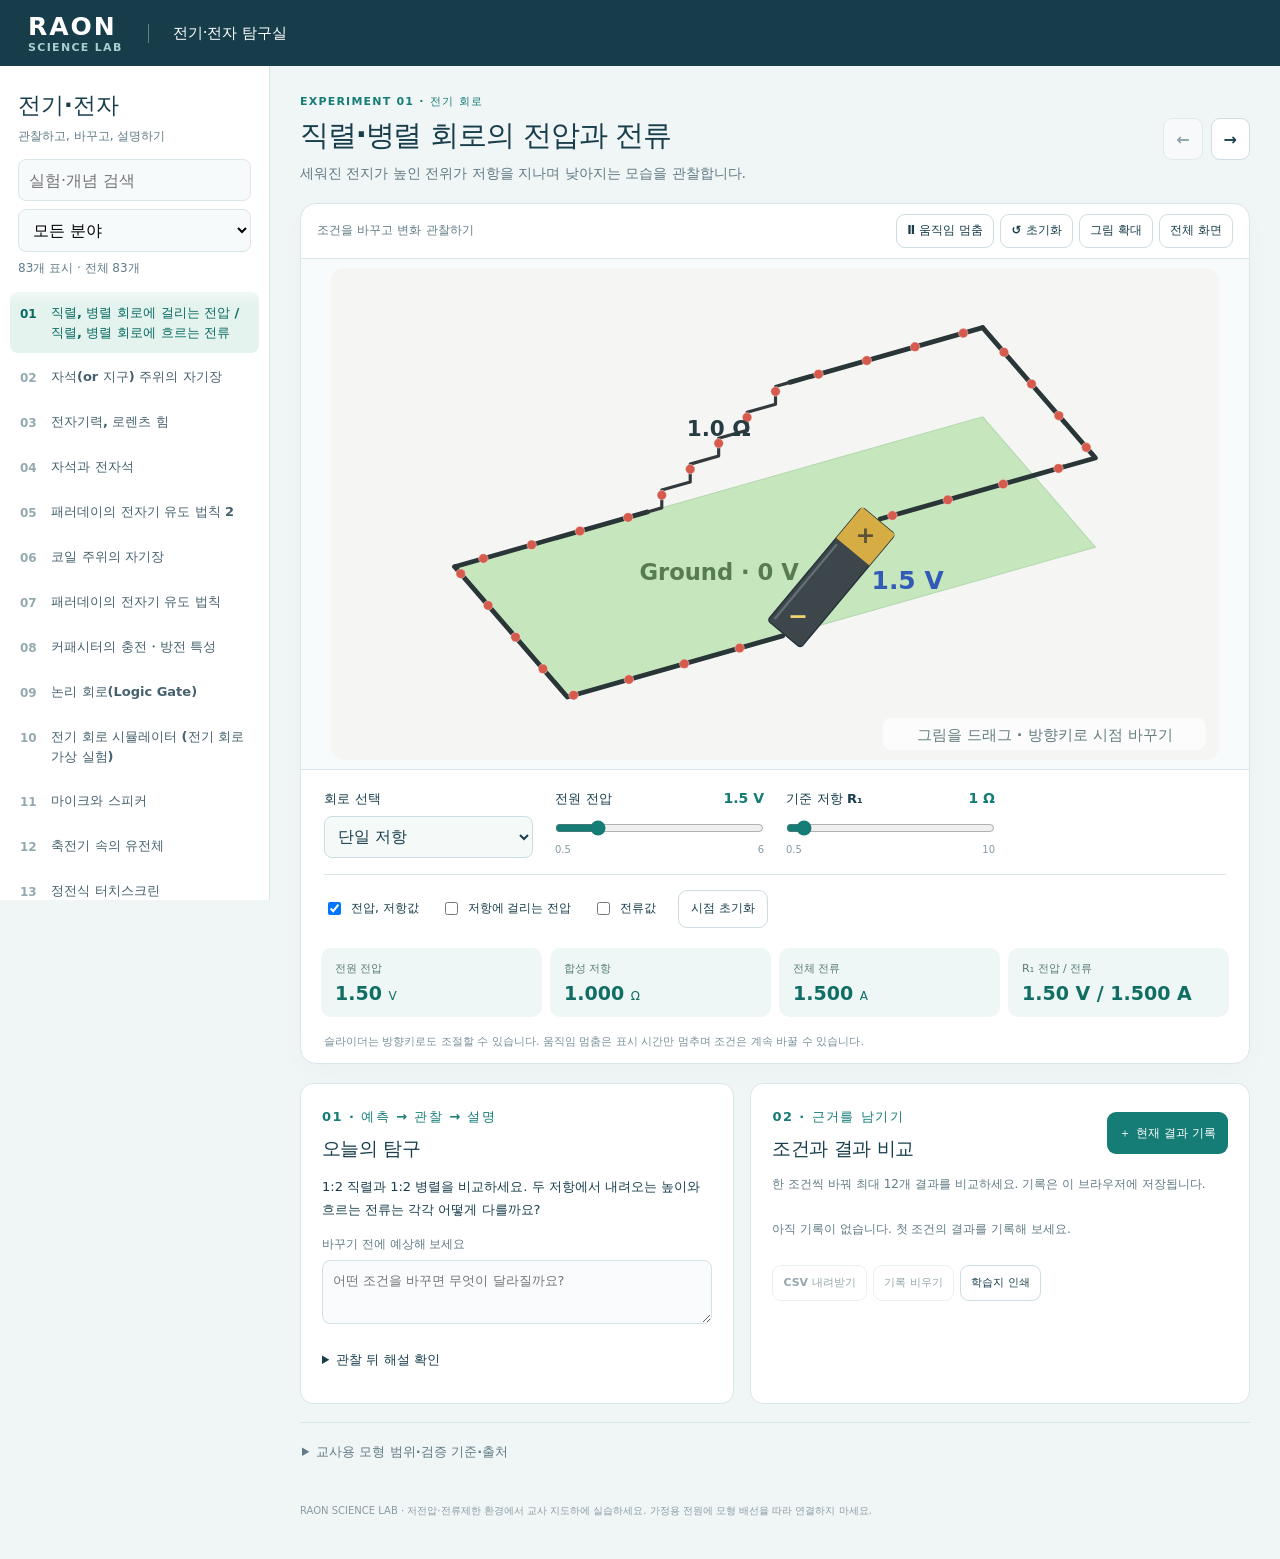
==== commit fbb18887: "Restore spatial teaching layouts and interactive experiments across 83 electricity lessons" ====
--- a/electricity/index.html
+++ b/electricity/index.html
@@ -1,8 +1,8 @@
-<!doctype html><html lang="ko"><head><meta charset="utf-8"><meta name="viewport" content="width=device-width,initial-scale=1"><meta name="theme-color" content="#173d4a"><title>전기·전자 탐구실 | RAON SCIENCE LAB</title><link rel="stylesheet" href="./lab.css?v=20261106-83"></head><body>
+<!doctype html><html lang="ko"><head><meta charset="utf-8"><meta name="viewport" content="width=device-width,initial-scale=1"><meta name="theme-color" content="#173d4a"><title>전기·전자 탐구실 | RAON SCIENCE LAB</title><link rel="stylesheet" href="./lab.css?v=20261106-layout-r3"></head><body>
 <header class="top"><a class="brand" href="../">RAON <span>SCIENCE LAB</span></a><span class="section-name">전기·전자 탐구실</span><button id="menu" type="button" aria-expanded="false" aria-controls="catalogPanel">실험 목록</button></header>
 <div class="workspace"><aside id="catalogPanel" class="catalog"><div class="catalog-head"><h1>전기·전자</h1><p>관찰하고, 바꾸고, 설명하기</p><label class="sr-only" for="search">실험 검색</label><input id="search" type="search" placeholder="실험·개념 검색"><label class="sr-only" for="category">분야</label><select id="category"><option value="">모든 분야</option></select><p id="count" role="status"></p></div><nav id="topics" aria-label="전기·전자 실험 목록"></nav></aside>
 <main id="main"><div class="lesson-heading"><div><p class="eyebrow" id="topicMeta"></p><h2 id="title">탐구실을 여는 중입니다</h2><p id="description"></p></div><button type="button" id="previous" aria-label="이전 실험">←</button><button type="button" id="next" aria-label="다음 실험">→</button></div>
-<section class="experiment" aria-label="실험과 조작"><div class="scene-head"><span id="sceneLabel">관찰 화면</span><div class="scene-actions"><button id="pause" type="button" aria-pressed="false">Ⅱ 움직임 멈춤</button><button id="reset" type="button">↺ 초기화</button><button id="zoom" type="button" aria-pressed="false">그림 확대</button><button id="fullscreen" type="button">전체 화면</button></div></div><div class="scene-container"><svg id="scene" viewBox="0 0 800 450" role="img" aria-labelledby="svgTitle svgDescription"></svg><div id="modelError" hidden role="alert"></div></div><div id="controls" class="controls" aria-label="실험 조건"></div><div id="metrics" class="metrics" aria-label="측정 결과"></div><p class="keyboard-note">슬라이더는 방향키로도 조절할 수 있습니다. 움직임 멈춤은 표시 시간만 멈추며 조건은 계속 바꿀 수 있습니다.</p></section>
+<section class="experiment" aria-label="실험과 조작"><div class="scene-head"><span id="sceneLabel">관찰 화면</span><div class="scene-actions"><button id="pause" type="button" aria-pressed="false">Ⅱ 움직임 멈춤</button><button id="reset" type="button">↺ 초기화</button><button id="zoom" type="button" aria-pressed="false">그림 확대</button><button id="fullscreen" type="button">전체 화면</button></div></div><div class="scene-container"><svg id="scene" viewBox="0 0 800 450" role="group" aria-labelledby="svgTitle svgDescription"></svg><div id="modelError" hidden role="alert"></div></div><div id="controls" class="controls" aria-label="실험 조건"></div><div id="metrics" class="metrics" aria-label="측정 결과"></div><p class="keyboard-note">슬라이더는 방향키로도 조절할 수 있습니다. 움직임 멈춤은 표시 시간만 멈추며 조건은 계속 바꿀 수 있습니다.</p></section>
 <div class="learning"><section class="learning-card"><p class="eyebrow">01 · 예측 → 관찰 → 설명</p><h3>오늘의 탐구</h3><p id="question"></p><label for="prediction">바꾸기 전에 예상해 보세요</label><textarea id="prediction" rows="2" placeholder="어떤 조건을 바꾸면 무엇이 달라질까요?"></textarea><details id="answerPanel"><summary>관찰 뒤 해설 확인</summary><p id="answer"></p><p id="explanation"></p></details></section><section class="learning-card"><div class="record-heading"><div><p class="eyebrow">02 · 근거를 남기기</p><h3>조건과 결과 비교</h3></div><button id="record" type="button">＋ 현재 결과 기록</button></div><p class="help">한 조건씩 바꿔 최대 12개 결과를 비교하세요. 기록은 이 브라우저에 저장됩니다.</p><div id="records"></div><div class="record-actions"><button id="download" type="button">CSV 내려받기</button><button id="clearRecords" type="button">기록 비우기</button><button id="print" type="button">학습지 인쇄</button></div><p id="recordStatus" role="status"></p></section></div>
 <details class="teacher"><summary>교사용 모형 범위·검증 기준·출처</summary><p id="note"></p><p>수업 흐름: ① 예상 기록 ② 한 조건만 변경 ③ 측정 결과 두 개 이상 기록 ④ 법칙으로 차이 설명 ⑤ 실제 기기와 모형의 차이 토론.</p><p>그림과 코드는 라온에서 독립 제작했습니다. 참고 실험과 기능·조작 방식이 완전히 같다는 뜻은 아닙니다. 정성적 모형은 수치 예측 장비가 아닙니다.</p><div id="sources"></div><a href="../docs/science-validation.md" target="_blank" rel="noopener">검증 기록 보기</a></details><footer>RAON SCIENCE LAB · 저전압·전류제한 환경에서 교사 지도하에 실습하세요. 가정용 전원에 모형 배선을 따라 연결하지 마세요.</footer></main></div>
-<script src="../labs/modules/circuits.js?v=20261106-83"></script><script src="../labs/modules/electrostatic.js?v=20261106-83"></script><script src="../labs/modules/magnetic.js?v=20261106-83"></script><script src="../labs/modules/electronics.js?v=20261106-83"></script><script src="../labs/modules/circuit-editor.js?v=20261106-83"></script><script src="./lab.js?v=20261106-83"></script></body></html>
+<script src="../labs/modules/circuits.js?v=20261106-layout-r3"></script><script src="../labs/modules/electrostatic.js?v=20261106-layout-r3"></script><script src="../labs/modules/magnetic.js?v=20261106-layout-r3"></script><script src="../labs/modules/electronics.js?v=20261106-layout-r3"></script><script src="../labs/modules/circuit-editor.js?v=20261106-layout-r3"></script><script src="../labs/modules/layout-circuits.js?v=20261106-layout-r3"></script><script src="../labs/modules/layout-electrostatic.js?v=20261106-layout-r3"></script><script src="../labs/modules/layout-electronics.js?v=20261106-layout-r3"></script><script src="../labs/modules/layout-magnetic.js?v=20261106-layout-r3"></script><script src="../labs/modules/layout-workbench.js?v=20261106-layout-r3"></script><script src="../labs/modules/layout-can.js?v=20261106-layout-r3"></script><script src="../labs/modules/layout-transients.js?v=20261106-layout-r3"></script><script src="./lab.js?v=20261106-layout-r3"></script></body></html>
--- a/electricity/lab.css
+++ b/electricity/lab.css
@@ -2,3 +2,6 @@
 .custom-controls{grid-column:1/-1;border-top:1px solid var(--line);padding-top:15px;min-width:0}.custom-controls select,.custom-controls input[type=number]{border:1px solid #cbdde1;background:#f7fbfa;border-radius:6px;padding:7px;color:var(--ink);min-height:38px;max-width:100%;font-size:12px}.custom-controls button{font-size:12px;min-height:38px}.custom-controls table{width:100%;border-collapse:collapse;font-size:12px}.custom-controls th,.custom-controls td{padding:5px;text-align:left;border-bottom:1px solid var(--line)}.custom-controls p{font-size:12px;line-height:1.6}.custom-controls label{font-size:12px}.custom-controls h3{font-size:16px;margin:8px 0}.custom-controls .editor-toolbar{display:flex;gap:8px;flex-wrap:wrap;align-items:center;margin:8px 0}.custom-controls .editor-table-wrap{max-width:100%;overflow:auto}@media(max-width:760px){.custom-controls{overflow:auto}.custom-controls td{padding:3px}.custom-controls table{font-size:10px}.custom-controls select{font-size:11px;padding:5px}}
 .component-results{grid-column:1/-1;border-top:1px solid var(--line);margin-top:4px}.component-results summary{padding:10px 2px;color:var(--accent)}.component-grid{display:grid;grid-template-columns:repeat(auto-fit,minmax(145px,1fr));gap:8px}.component-grid .metric b{font-size:15px}.component-grid .metric small{font-size:10px}
 .scene-container.zoomed{justify-content:flex-start;overflow:auto;max-height:480px}.scene-container.zoomed #scene{min-width:1000px;max-height:none;touch-action:pan-x pan-y}.scene-actions{flex-wrap:wrap}@media print{.scene-container.zoomed #scene{min-width:0}}
+/* Keep object-specific controls directly below the scene without splitting labels. */
+.custom-controls > label{display:inline-flex;flex-direction:column;vertical-align:top;gap:5px;margin:4px 8px 8px 0}
+.custom-controls > button{margin:4px 6px 8px 0}
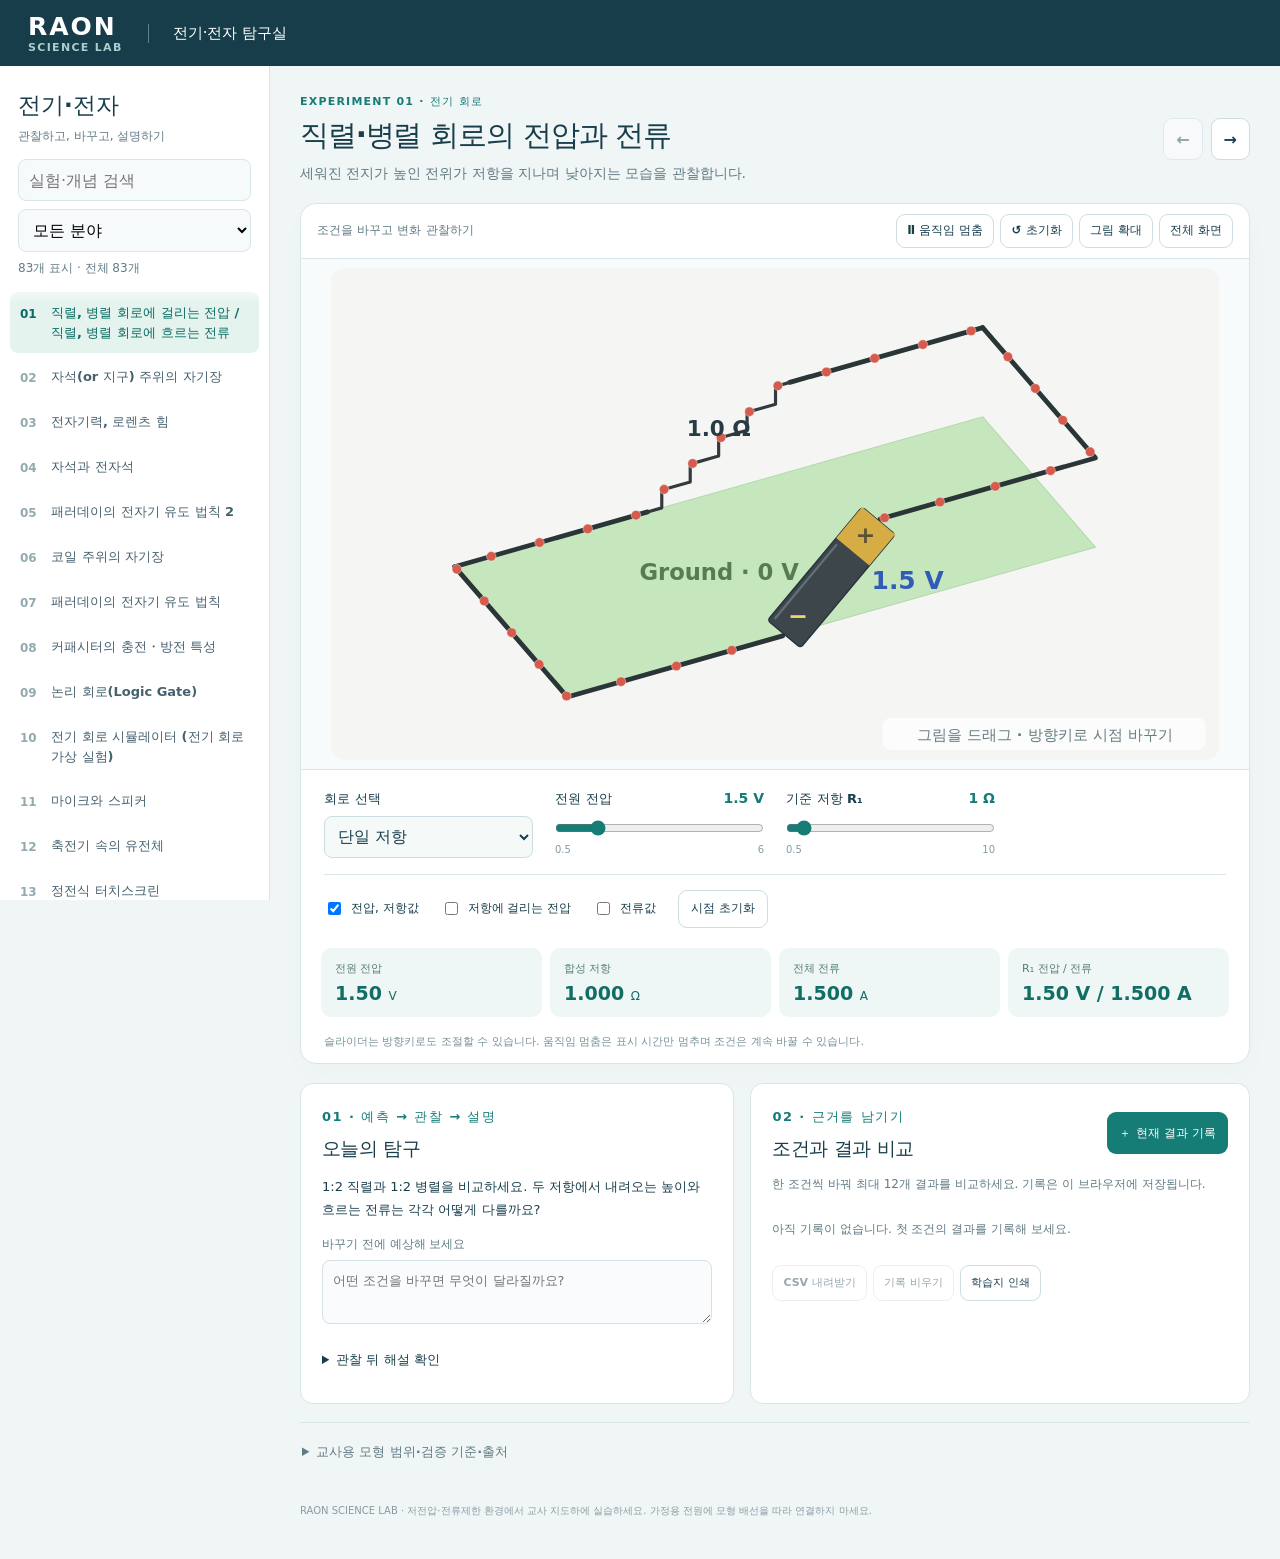
==== commit 41d553f8: "Restore independent topic 58 contacts on both teaching diagrams" ====
--- a/electricity/index.html
+++ b/electricity/index.html
@@ -5,4 +5,4 @@
 <section class="experiment" aria-label="실험과 조작"><div class="scene-head"><span id="sceneLabel">관찰 화면</span><div class="scene-actions"><button id="pause" type="button" aria-pressed="false">Ⅱ 움직임 멈춤</button><button id="reset" type="button">↺ 초기화</button><button id="zoom" type="button" aria-pressed="false">그림 확대</button><button id="fullscreen" type="button">전체 화면</button></div></div><div class="scene-container"><svg id="scene" viewBox="0 0 800 450" role="group" aria-labelledby="svgTitle svgDescription"></svg><div id="modelError" hidden role="alert"></div></div><div id="controls" class="controls" aria-label="실험 조건"></div><div id="metrics" class="metrics" aria-label="측정 결과"></div><p class="keyboard-note">슬라이더는 방향키로도 조절할 수 있습니다. 움직임 멈춤은 표시 시간만 멈추며 조건은 계속 바꿀 수 있습니다.</p></section>
 <div class="learning"><section class="learning-card"><p class="eyebrow">01 · 예측 → 관찰 → 설명</p><h3>오늘의 탐구</h3><p id="question"></p><label for="prediction">바꾸기 전에 예상해 보세요</label><textarea id="prediction" rows="2" placeholder="어떤 조건을 바꾸면 무엇이 달라질까요?"></textarea><details id="answerPanel"><summary>관찰 뒤 해설 확인</summary><p id="answer"></p><p id="explanation"></p></details></section><section class="learning-card"><div class="record-heading"><div><p class="eyebrow">02 · 근거를 남기기</p><h3>조건과 결과 비교</h3></div><button id="record" type="button">＋ 현재 결과 기록</button></div><p class="help">한 조건씩 바꿔 최대 12개 결과를 비교하세요. 기록은 이 브라우저에 저장됩니다.</p><div id="records"></div><div class="record-actions"><button id="download" type="button">CSV 내려받기</button><button id="clearRecords" type="button">기록 비우기</button><button id="print" type="button">학습지 인쇄</button></div><p id="recordStatus" role="status"></p></section></div>
 <details class="teacher"><summary>교사용 모형 범위·검증 기준·출처</summary><p id="note"></p><p>수업 흐름: ① 예상 기록 ② 한 조건만 변경 ③ 측정 결과 두 개 이상 기록 ④ 법칙으로 차이 설명 ⑤ 실제 기기와 모형의 차이 토론.</p><p>그림과 코드는 라온에서 독립 제작했습니다. 참고 실험과 기능·조작 방식이 완전히 같다는 뜻은 아닙니다. 정성적 모형은 수치 예측 장비가 아닙니다.</p><div id="sources"></div><a href="../docs/science-validation.md" target="_blank" rel="noopener">검증 기록 보기</a></details><footer>RAON SCIENCE LAB · 저전압·전류제한 환경에서 교사 지도하에 실습하세요. 가정용 전원에 모형 배선을 따라 연결하지 마세요.</footer></main></div>
-<script src="../labs/modules/circuits.js?v=20261106-layout-r3"></script><script src="../labs/modules/electrostatic.js?v=20261106-layout-r3"></script><script src="../labs/modules/magnetic.js?v=20261106-layout-r3"></script><script src="../labs/modules/electronics.js?v=20261106-layout-r3"></script><script src="../labs/modules/circuit-editor.js?v=20261106-layout-r3"></script><script src="../labs/modules/layout-circuits.js?v=20261106-layout-r3"></script><script src="../labs/modules/layout-electrostatic.js?v=20261106-layout-r3"></script><script src="../labs/modules/layout-electronics.js?v=20261106-layout-r3"></script><script src="../labs/modules/layout-magnetic.js?v=20261106-layout-r3"></script><script src="../labs/modules/layout-workbench.js?v=20261106-layout-r3"></script><script src="../labs/modules/layout-can.js?v=20261106-layout-r3"></script><script src="../labs/modules/layout-transients.js?v=20261106-layout-r3"></script><script src="./lab.js?v=20261106-layout-r3"></script></body></html>
+<script src="../labs/modules/circuits.js?v=20261106-layout-r3"></script><script src="../labs/modules/electrostatic.js?v=20261106-layout-r3"></script><script src="../labs/modules/magnetic.js?v=20261106-layout-r3"></script><script src="../labs/modules/electronics.js?v=20261106-layout-r3"></script><script src="../labs/modules/circuit-editor.js?v=20261106-layout-r3"></script><script src="../labs/modules/layout-circuits.js?v=20261106-layout-r3"></script><script src="../labs/modules/layout-electrostatic.js?v=20261106-layout-r3"></script><script src="../labs/modules/layout-electronics.js?v=topic58-contacts-v1"></script><script src="../labs/modules/layout-magnetic.js?v=20261106-layout-r3"></script><script src="../labs/modules/layout-workbench.js?v=20261106-layout-r3"></script><script src="../labs/modules/layout-can.js?v=20261106-layout-r3"></script><script src="../labs/modules/layout-transients.js?v=20261106-layout-r3"></script><script src="./lab.js?v=20261106-layout-r3"></script></body></html>
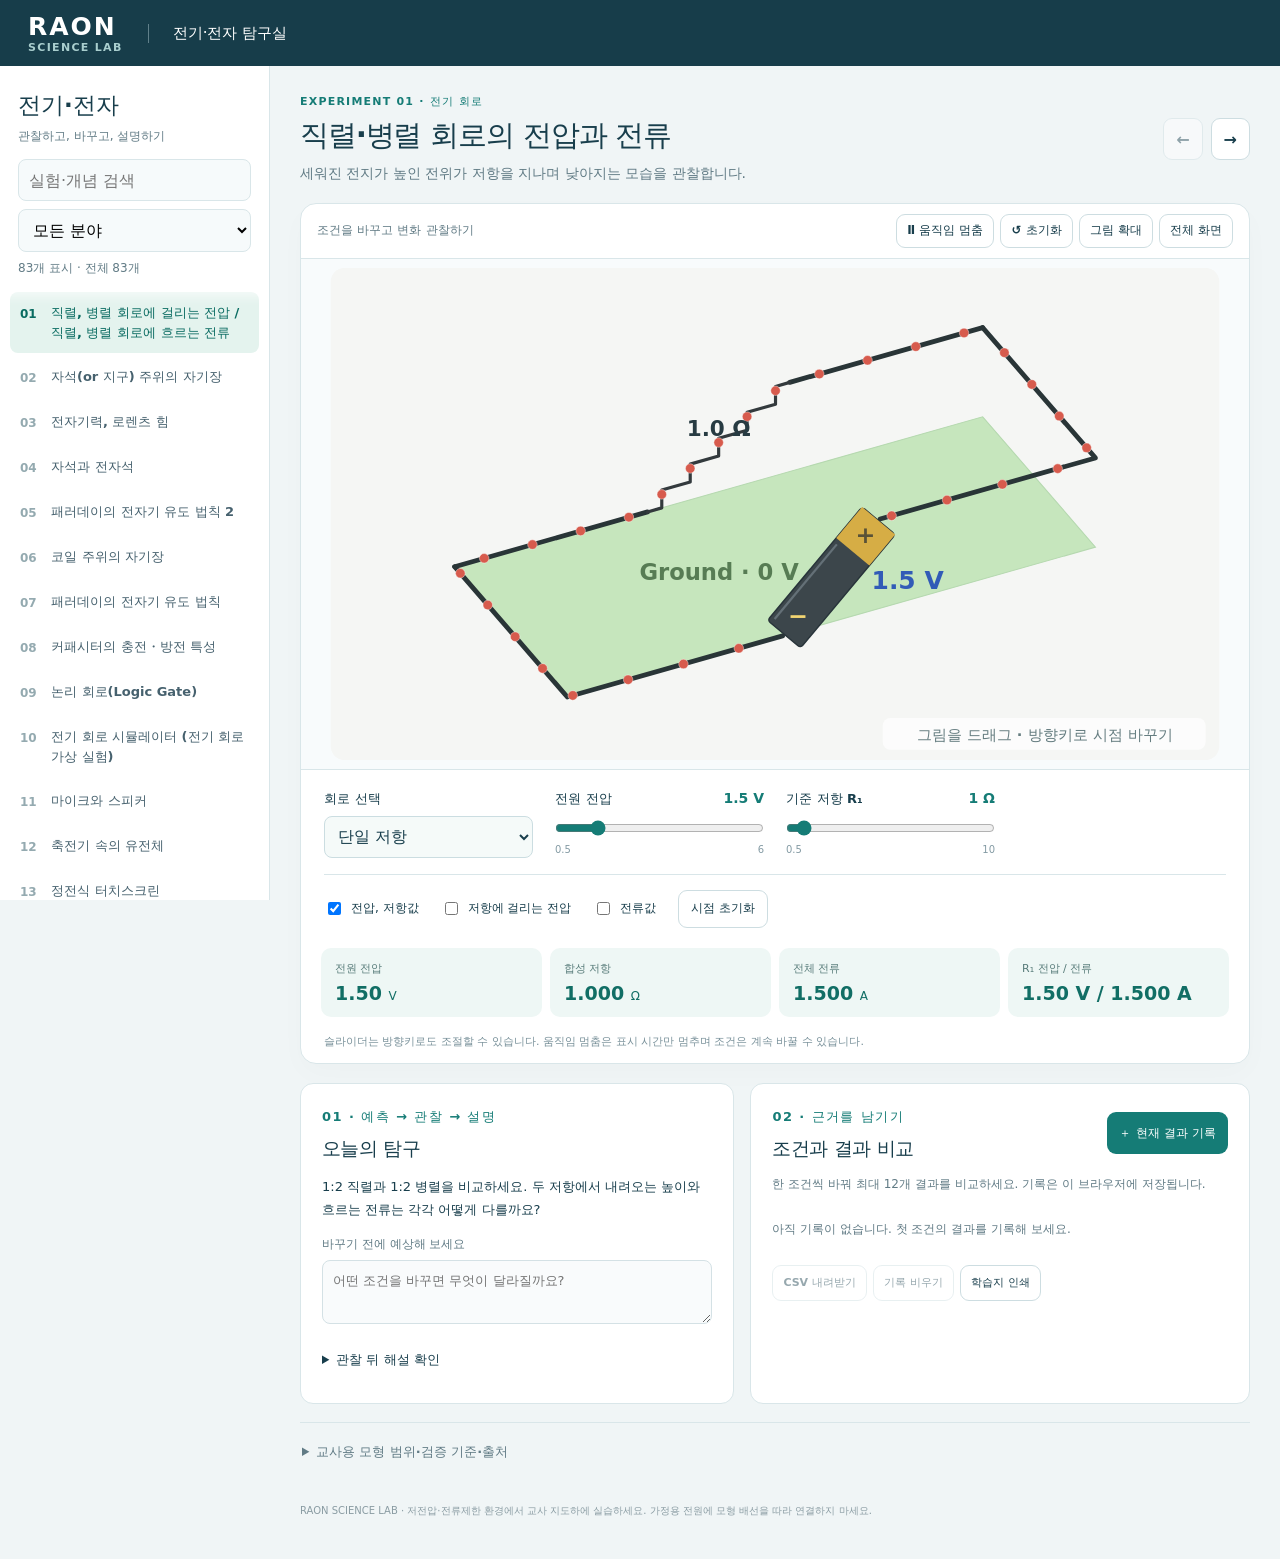
==== commit 7f22b63b: "Restore water-height and outlet-resistance dragging in topic 21" ====
--- a/electricity/index.html
+++ b/electricity/index.html
@@ -5,4 +5,4 @@
 <section class="experiment" aria-label="실험과 조작"><div class="scene-head"><span id="sceneLabel">관찰 화면</span><div class="scene-actions"><button id="pause" type="button" aria-pressed="false">Ⅱ 움직임 멈춤</button><button id="reset" type="button">↺ 초기화</button><button id="zoom" type="button" aria-pressed="false">그림 확대</button><button id="fullscreen" type="button">전체 화면</button></div></div><div class="scene-container"><svg id="scene" viewBox="0 0 800 450" role="group" aria-labelledby="svgTitle svgDescription"></svg><div id="modelError" hidden role="alert"></div></div><div id="controls" class="controls" aria-label="실험 조건"></div><div id="metrics" class="metrics" aria-label="측정 결과"></div><p class="keyboard-note">슬라이더는 방향키로도 조절할 수 있습니다. 움직임 멈춤은 표시 시간만 멈추며 조건은 계속 바꿀 수 있습니다.</p></section>
 <div class="learning"><section class="learning-card"><p class="eyebrow">01 · 예측 → 관찰 → 설명</p><h3>오늘의 탐구</h3><p id="question"></p><label for="prediction">바꾸기 전에 예상해 보세요</label><textarea id="prediction" rows="2" placeholder="어떤 조건을 바꾸면 무엇이 달라질까요?"></textarea><details id="answerPanel"><summary>관찰 뒤 해설 확인</summary><p id="answer"></p><p id="explanation"></p></details></section><section class="learning-card"><div class="record-heading"><div><p class="eyebrow">02 · 근거를 남기기</p><h3>조건과 결과 비교</h3></div><button id="record" type="button">＋ 현재 결과 기록</button></div><p class="help">한 조건씩 바꿔 최대 12개 결과를 비교하세요. 기록은 이 브라우저에 저장됩니다.</p><div id="records"></div><div class="record-actions"><button id="download" type="button">CSV 내려받기</button><button id="clearRecords" type="button">기록 비우기</button><button id="print" type="button">학습지 인쇄</button></div><p id="recordStatus" role="status"></p></section></div>
 <details class="teacher"><summary>교사용 모형 범위·검증 기준·출처</summary><p id="note"></p><p>수업 흐름: ① 예상 기록 ② 한 조건만 변경 ③ 측정 결과 두 개 이상 기록 ④ 법칙으로 차이 설명 ⑤ 실제 기기와 모형의 차이 토론.</p><p>그림과 코드는 라온에서 독립 제작했습니다. 참고 실험과 기능·조작 방식이 완전히 같다는 뜻은 아닙니다. 정성적 모형은 수치 예측 장비가 아닙니다.</p><div id="sources"></div><a href="../docs/science-validation.md" target="_blank" rel="noopener">검증 기록 보기</a></details><footer>RAON SCIENCE LAB · 저전압·전류제한 환경에서 교사 지도하에 실습하세요. 가정용 전원에 모형 배선을 따라 연결하지 마세요.</footer></main></div>
-<script src="../labs/modules/circuits.js?v=20261106-layout-r3"></script><script src="../labs/modules/electrostatic.js?v=20261106-layout-r3"></script><script src="../labs/modules/magnetic.js?v=20261106-layout-r3"></script><script src="../labs/modules/electronics.js?v=20261106-layout-r3"></script><script src="../labs/modules/circuit-editor.js?v=20261106-layout-r3"></script><script src="../labs/modules/layout-circuits.js?v=20261106-layout-r3"></script><script src="../labs/modules/layout-electrostatic.js?v=20261106-layout-r3"></script><script src="../labs/modules/layout-electronics.js?v=topic58-contacts-v1"></script><script src="../labs/modules/layout-magnetic.js?v=20261106-layout-r3"></script><script src="../labs/modules/layout-workbench.js?v=20261106-layout-r3"></script><script src="../labs/modules/layout-can.js?v=20261106-layout-r3"></script><script src="../labs/modules/layout-transients.js?v=20261106-layout-r3"></script><script src="./lab.js?v=20261106-layout-r3"></script></body></html>
+<script src="../labs/modules/circuits.js?v=20261106-layout-r3"></script><script src="../labs/modules/electrostatic.js?v=20261106-layout-r3"></script><script src="../labs/modules/magnetic.js?v=20261106-layout-r3"></script><script src="../labs/modules/electronics.js?v=20261106-layout-r3"></script><script src="../labs/modules/circuit-editor.js?v=20261106-layout-r3"></script><script src="../labs/modules/layout-circuits.js?v=topic21-drag-v1"></script><script src="../labs/modules/layout-electrostatic.js?v=20261106-layout-r3"></script><script src="../labs/modules/layout-electronics.js?v=topic58-contacts-v1"></script><script src="../labs/modules/layout-magnetic.js?v=20261106-layout-r3"></script><script src="../labs/modules/layout-workbench.js?v=20261106-layout-r3"></script><script src="../labs/modules/layout-can.js?v=20261106-layout-r3"></script><script src="../labs/modules/layout-transients.js?v=20261106-layout-r3"></script><script src="./lab.js?v=20261106-layout-r3"></script></body></html>
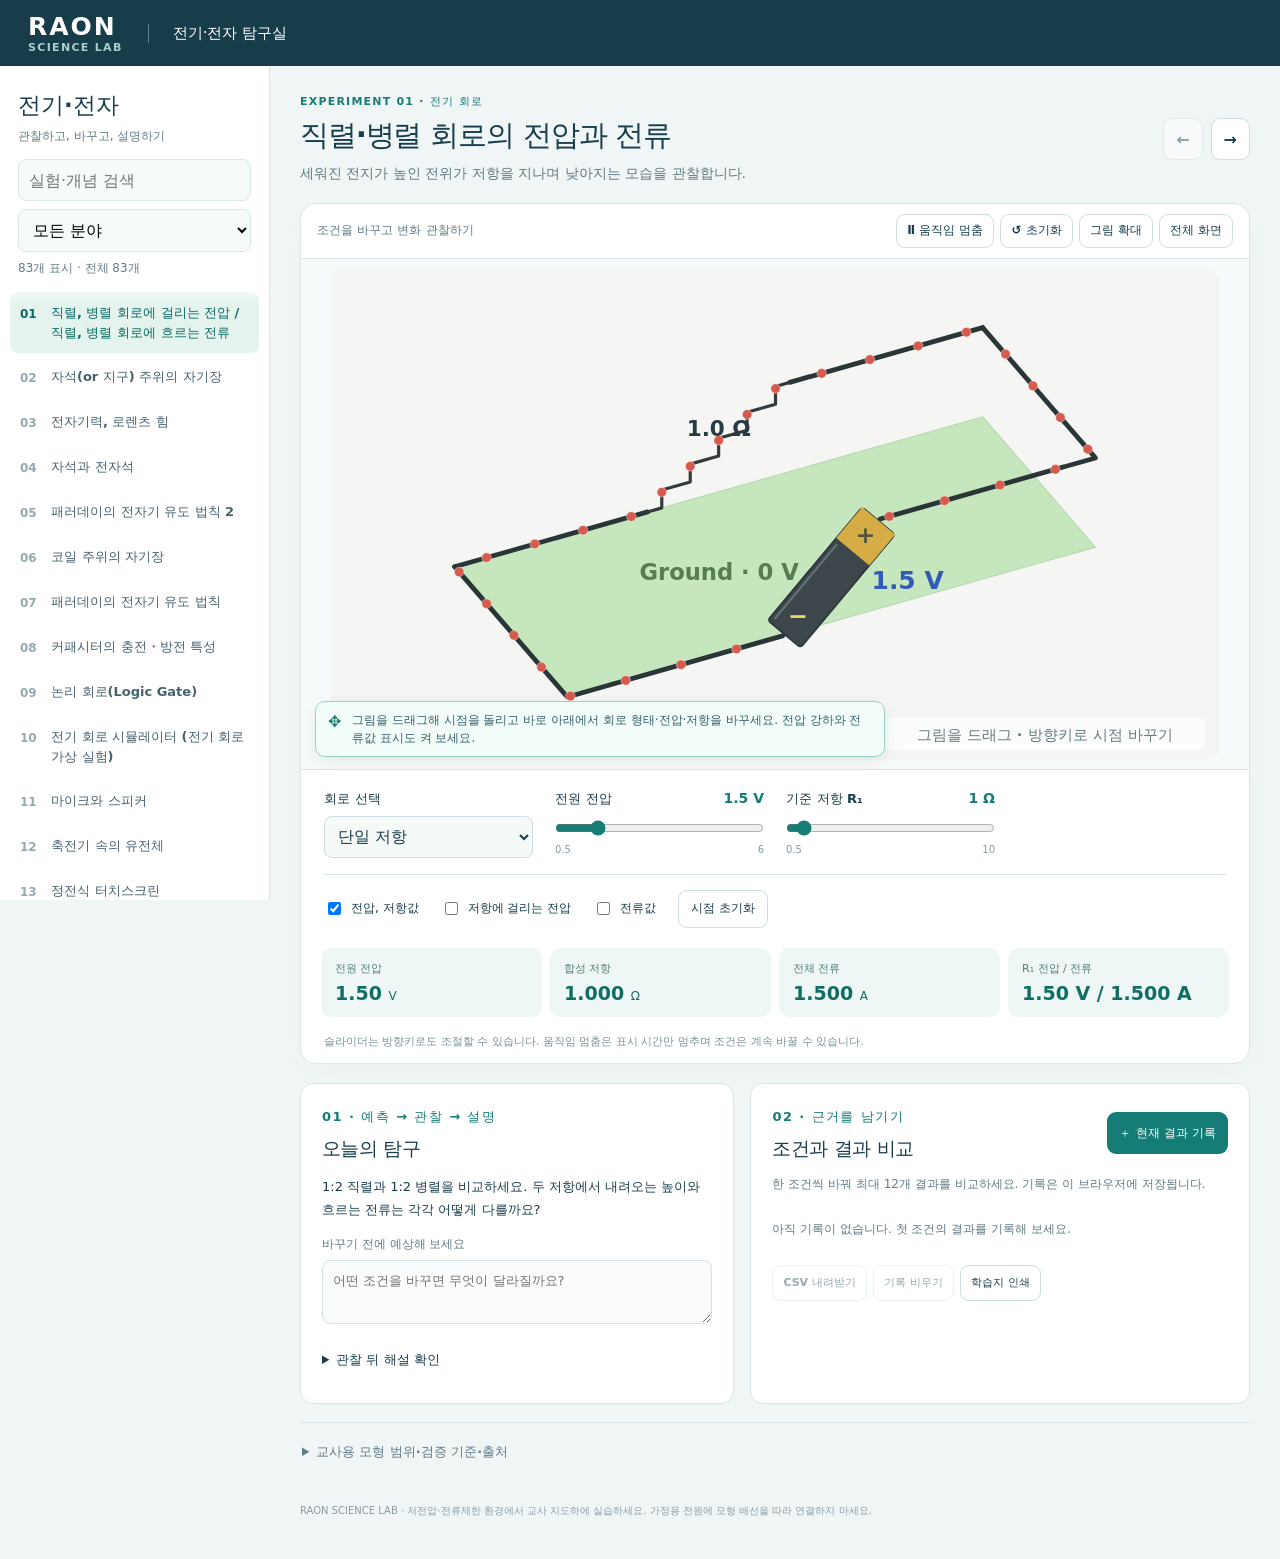
==== commit 465f9725: "Bust all electricity module and catalog caches after interaction update" ====
--- a/electricity/index.html
+++ b/electricity/index.html
@@ -1,8 +1,8 @@
-<!doctype html><html lang="ko"><head><meta charset="utf-8"><meta name="viewport" content="width=device-width,initial-scale=1"><meta name="theme-color" content="#173d4a"><title>전기·전자 탐구실 | RAON SCIENCE LAB</title><link rel="stylesheet" href="./lab.css?v=20261106-layout-r3"></head><body>
+<!doctype html><html lang="ko"><head><meta charset="utf-8"><meta name="viewport" content="width=device-width,initial-scale=1"><meta name="theme-color" content="#173d4a"><title>전기·전자 탐구실 | RAON SCIENCE LAB</title><link rel="stylesheet" href="./lab.css?v=20261111-gesture-r1"></head><body>
 <header class="top"><a class="brand" href="../">RAON <span>SCIENCE LAB</span></a><span class="section-name">전기·전자 탐구실</span><button id="menu" type="button" aria-expanded="false" aria-controls="catalogPanel">실험 목록</button></header>
 <div class="workspace"><aside id="catalogPanel" class="catalog"><div class="catalog-head"><h1>전기·전자</h1><p>관찰하고, 바꾸고, 설명하기</p><label class="sr-only" for="search">실험 검색</label><input id="search" type="search" placeholder="실험·개념 검색"><label class="sr-only" for="category">분야</label><select id="category"><option value="">모든 분야</option></select><p id="count" role="status"></p></div><nav id="topics" aria-label="전기·전자 실험 목록"></nav></aside>
 <main id="main"><div class="lesson-heading"><div><p class="eyebrow" id="topicMeta"></p><h2 id="title">탐구실을 여는 중입니다</h2><p id="description"></p></div><button type="button" id="previous" aria-label="이전 실험">←</button><button type="button" id="next" aria-label="다음 실험">→</button></div>
-<section class="experiment" aria-label="실험과 조작"><div class="scene-head"><span id="sceneLabel">관찰 화면</span><div class="scene-actions"><button id="pause" type="button" aria-pressed="false">Ⅱ 움직임 멈춤</button><button id="reset" type="button">↺ 초기화</button><button id="zoom" type="button" aria-pressed="false">그림 확대</button><button id="fullscreen" type="button">전체 화면</button></div></div><div class="scene-container"><svg id="scene" viewBox="0 0 800 450" role="group" aria-labelledby="svgTitle svgDescription"></svg><div id="modelError" hidden role="alert"></div></div><div id="controls" class="controls" aria-label="실험 조건"></div><div id="metrics" class="metrics" aria-label="측정 결과"></div><p class="keyboard-note">슬라이더는 방향키로도 조절할 수 있습니다. 움직임 멈춤은 표시 시간만 멈추며 조건은 계속 바꿀 수 있습니다.</p></section>
+<section class="experiment" aria-label="실험과 조작"><div class="scene-head"><span id="sceneLabel">관찰 화면</span><div class="scene-actions"><button id="pause" type="button" aria-pressed="false">Ⅱ 움직임 멈춤</button><button id="reset" type="button">↺ 초기화</button><button id="zoom" type="button" aria-pressed="false">그림 확대</button><button id="fullscreen" type="button">전체 화면</button></div></div><div class="scene-container"><div class="gesture-cue" id="gestureCue" aria-live="polite" hidden></div><svg id="scene" viewBox="0 0 800 450" role="group" aria-labelledby="svgTitle svgDescription"></svg><div id="modelError" hidden role="alert"></div></div><div id="controls" class="controls" aria-label="실험 조건"></div><div id="metrics" class="metrics" aria-label="측정 결과"></div><p class="keyboard-note">슬라이더는 방향키로도 조절할 수 있습니다. 움직임 멈춤은 표시 시간만 멈추며 조건은 계속 바꿀 수 있습니다.</p></section>
 <div class="learning"><section class="learning-card"><p class="eyebrow">01 · 예측 → 관찰 → 설명</p><h3>오늘의 탐구</h3><p id="question"></p><label for="prediction">바꾸기 전에 예상해 보세요</label><textarea id="prediction" rows="2" placeholder="어떤 조건을 바꾸면 무엇이 달라질까요?"></textarea><details id="answerPanel"><summary>관찰 뒤 해설 확인</summary><p id="answer"></p><p id="explanation"></p></details></section><section class="learning-card"><div class="record-heading"><div><p class="eyebrow">02 · 근거를 남기기</p><h3>조건과 결과 비교</h3></div><button id="record" type="button">＋ 현재 결과 기록</button></div><p class="help">한 조건씩 바꿔 최대 12개 결과를 비교하세요. 기록은 이 브라우저에 저장됩니다.</p><div id="records"></div><div class="record-actions"><button id="download" type="button">CSV 내려받기</button><button id="clearRecords" type="button">기록 비우기</button><button id="print" type="button">학습지 인쇄</button></div><p id="recordStatus" role="status"></p></section></div>
 <details class="teacher"><summary>교사용 모형 범위·검증 기준·출처</summary><p id="note"></p><p>수업 흐름: ① 예상 기록 ② 한 조건만 변경 ③ 측정 결과 두 개 이상 기록 ④ 법칙으로 차이 설명 ⑤ 실제 기기와 모형의 차이 토론.</p><p>그림과 코드는 라온에서 독립 제작했습니다. 참고 실험과 기능·조작 방식이 완전히 같다는 뜻은 아닙니다. 정성적 모형은 수치 예측 장비가 아닙니다.</p><div id="sources"></div><a href="../docs/science-validation.md" target="_blank" rel="noopener">검증 기록 보기</a></details><footer>RAON SCIENCE LAB · 저전압·전류제한 환경에서 교사 지도하에 실습하세요. 가정용 전원에 모형 배선을 따라 연결하지 마세요.</footer></main></div>
-<script src="../labs/modules/circuits.js?v=20261106-layout-r3"></script><script src="../labs/modules/electrostatic.js?v=20261106-layout-r3"></script><script src="../labs/modules/magnetic.js?v=20261106-layout-r3"></script><script src="../labs/modules/electronics.js?v=20261106-layout-r3"></script><script src="../labs/modules/circuit-editor.js?v=20261106-layout-r3"></script><script src="../labs/modules/layout-circuits.js?v=topic21-drag-v1"></script><script src="../labs/modules/layout-electrostatic.js?v=20261106-layout-r3"></script><script src="../labs/modules/layout-electronics.js?v=topic58-contacts-v1"></script><script src="../labs/modules/layout-magnetic.js?v=20261106-layout-r3"></script><script src="../labs/modules/layout-workbench.js?v=20261106-layout-r3"></script><script src="../labs/modules/layout-can.js?v=20261106-layout-r3"></script><script src="../labs/modules/layout-transients.js?v=20261106-layout-r3"></script><script src="./lab.js?v=20261106-layout-r3"></script></body></html>
+<script src="../labs/modules/circuits.js?v=20261111-gesture-r1"></script><script src="../labs/modules/electrostatic.js?v=20261111-gesture-r1"></script><script src="../labs/modules/magnetic.js?v=20261111-gesture-r1"></script><script src="../labs/modules/electronics.js?v=20261111-gesture-r1"></script><script src="../labs/modules/circuit-editor.js?v=20261111-gesture-r1"></script><script src="../labs/modules/layout-circuits.js?v=topic21-drag-v1"></script><script src="../labs/modules/layout-electrostatic.js?v=20261111-gesture-r1"></script><script src="../labs/modules/layout-electronics.js?v=topic58-contacts-v1"></script><script src="../labs/modules/layout-magnetic.js?v=20261111-gesture-r1"></script><script src="../labs/modules/layout-workbench.js?v=20261111-gesture-r1"></script><script src="../labs/modules/layout-can.js?v=20261111-gesture-r1"></script><script src="../labs/modules/layout-transients.js?v=20261111-gesture-r1"></script><script src="./lab.js?v=20261111-gesture-r1"></script></body></html>
--- a/electricity/lab.css
+++ b/electricity/lab.css
@@ -5,3 +5,12 @@
 /* Keep object-specific controls directly below the scene without splitting labels. */
 .custom-controls > label{display:inline-flex;flex-direction:column;vertical-align:top;gap:5px;margin:4px 8px 8px 0}
 .custom-controls > button{margin:4px 6px 8px 0}
+
+/* In-scene discovery cue: stays within the illustration so sliders remain immediately below. */
+.gesture-cue{position:absolute;left:14px;bottom:12px;z-index:3;max-width:min(570px,calc(100% - 28px));padding:9px 13px 9px 36px;border:1px solid #cddedc;border-radius:10px;background:#ffffffed;box-shadow:0 5px 15px #173d4a18;color:#38616a;font-size:12px;line-height:1.5;pointer-events:none}
+.gesture-cue::before{content:'◎';position:absolute;left:12px;top:8px;color:#167e74;font-size:16px;font-weight:800}
+.gesture-cue.is-interactive{border-color:#9bcfc6;background:#f2fcf8ed}
+.gesture-cue.is-interactive::before{content:'✥'}
+.component-results[open]{border:1px solid #cbe5df;background:#f8fcfa}
+.component-results[open] summary{color:#0b746b}
+@media(max-width:700px){.gesture-cue{left:8px;bottom:6px;max-width:calc(100% - 16px);font-size:10px;padding:6px 8px 6px 26px}.gesture-cue::before{left:7px;top:5px;font-size:13px}}
